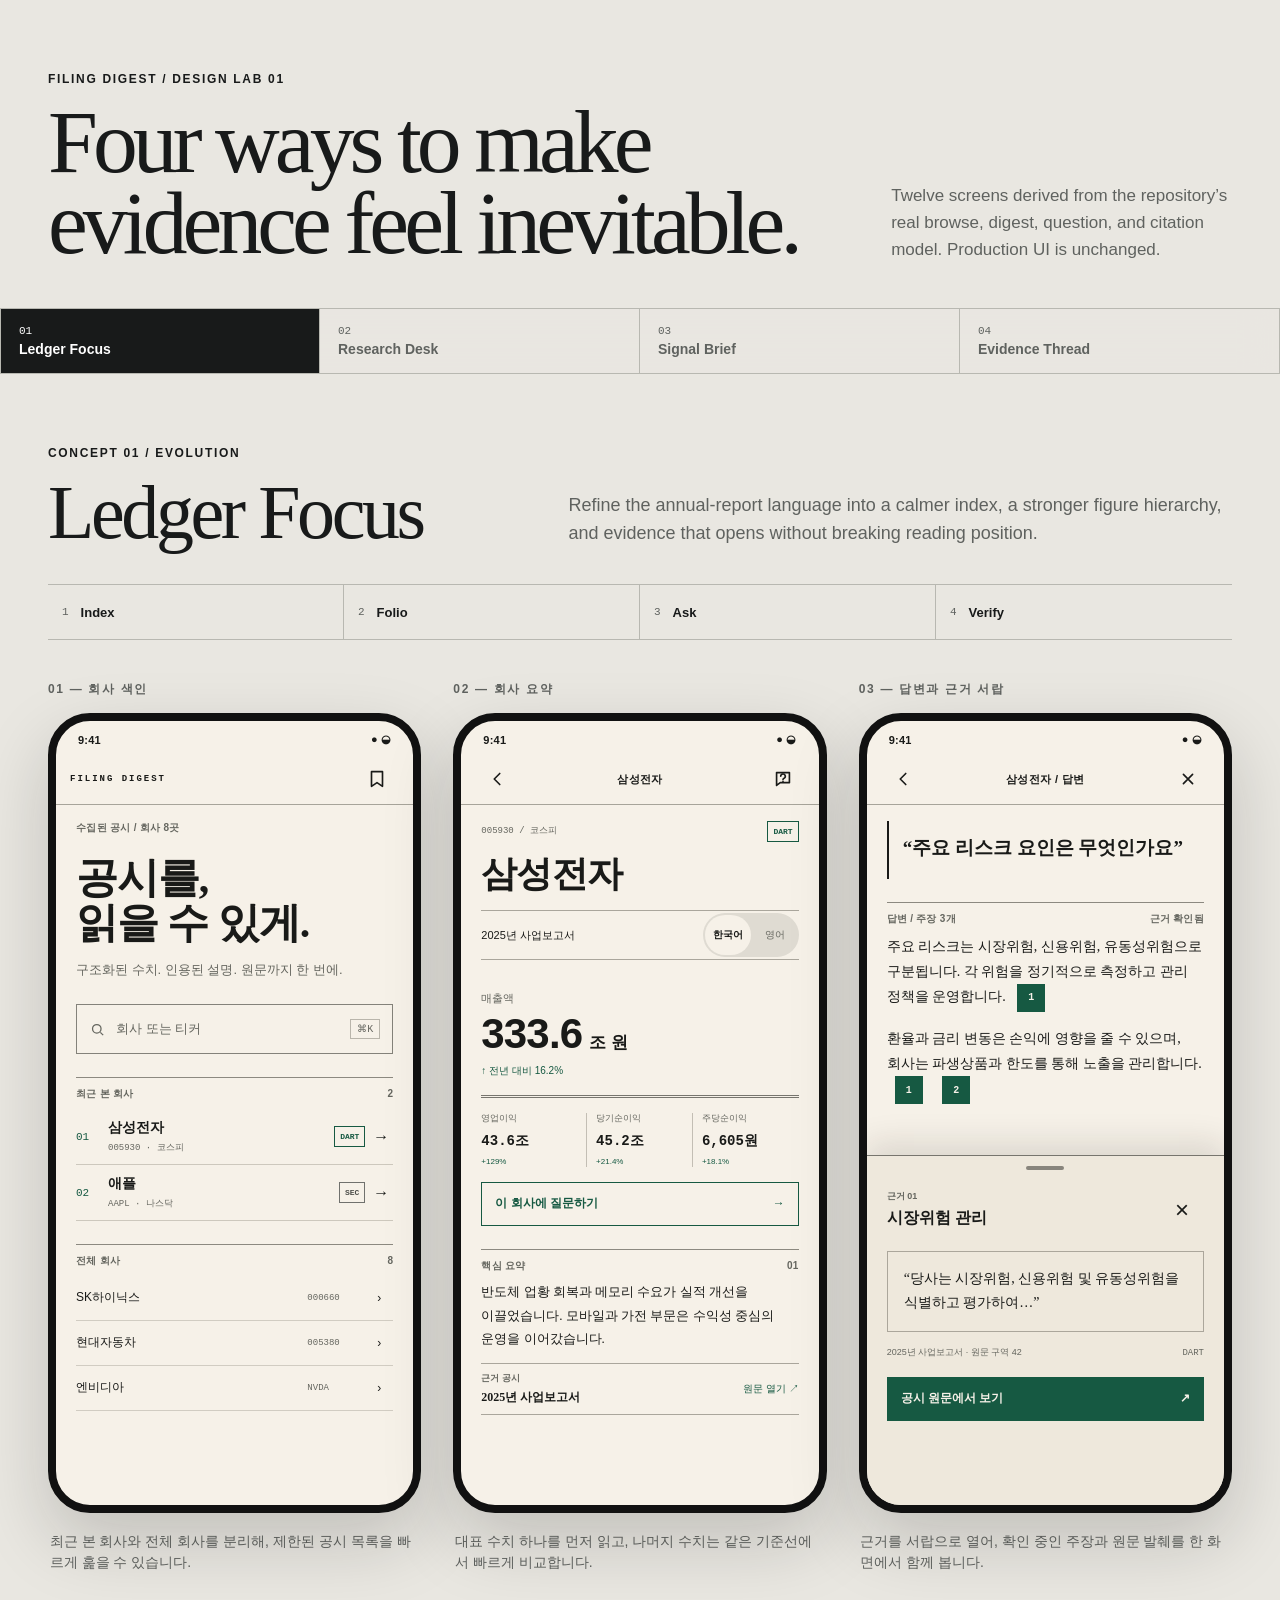
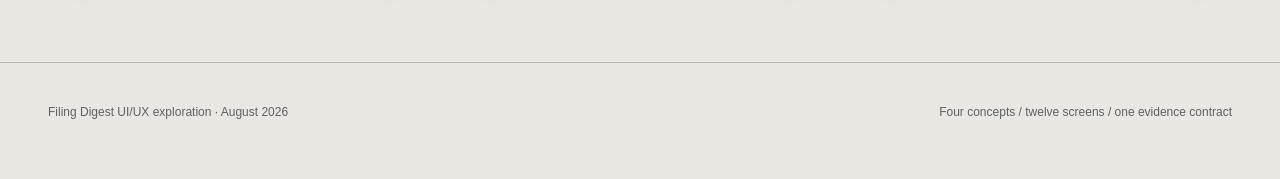
==== docs/design/explorations/index.html @ 3d769fc4 "docs: add UI design exploration foundation" ====
<!doctype html>
<html lang="en">
<head>
  <meta charset="utf-8">
  <meta name="viewport" content="width=device-width, initial-scale=1">
  <meta name="description" content="Four UI and UX directions for the Filing Digest iOS app">
  <title>Filing Digest — UI/UX Design Lab</title>
  <link rel="stylesheet" href="styles.css">
</head>
<body>
  <a class="skip-link" href="#concept-stage">Skip to mock designs</a>
  <header class="lab-header">
    <div>
      <p class="eyebrow">Filing Digest / Design Lab 01</p>
      <h1>Four ways to make<br>evidence feel inevitable.</h1>
    </div>
    <p class="lab-intro">Twelve screens derived from the repository’s real browse, digest, question, and citation model. Production UI is unchanged.</p>
  </header>

  <nav class="concept-tabs" aria-label="Design concepts">
    <div class="tab-list" role="tablist" aria-label="Select a concept">
      <button id="tab-ledger" class="concept-tab is-active" role="tab" aria-selected="true" aria-controls="concept-ledger" data-concept="ledger">
        <span>01</span> Ledger Focus
      </button>
      <button id="tab-desk" class="concept-tab" role="tab" aria-selected="false" aria-controls="concept-desk" data-concept="desk" tabindex="-1">
        <span>02</span> Research Desk
      </button>
      <button id="tab-signal" class="concept-tab" role="tab" aria-selected="false" aria-controls="concept-signal" data-concept="signal" tabindex="-1">
        <span>03</span> Signal Brief
      </button>
      <button id="tab-thread" class="concept-tab" role="tab" aria-selected="false" aria-controls="concept-thread" data-concept="thread" tabindex="-1">
        <span>04</span> Evidence Thread
      </button>
    </div>
  </nav>

  <main id="concept-stage" tabindex="-1">
    <section id="concept-ledger" class="concept concept-ledger is-active" role="tabpanel" aria-labelledby="tab-ledger" data-panel="ledger">
      <div class="concept-heading">
        <div>
          <p class="concept-number">Concept 01 / Evolution</p>
          <h2>Ledger Focus</h2>
        </div>
        <p>Refine the annual-report language into a calmer index, a stronger figure hierarchy, and evidence that opens without breaking reading position.</p>
      </div>
      <ol class="flow-rail" aria-label="Ledger Focus flow">
        <li><span>1</span> Index</li><li><span>2</span> Folio</li><li><span>3</span> Ask</li><li><span>4</span> Verify</li>
      </ol>
      <div class="screen-grid">
        <article class="screen-card">
          <p class="screen-label">01 — 회사 색인</p>
          <div class="phone ledger-phone">
            <div class="status"><span>9:41</span><span>● ◒</span></div>
            <div class="appbar"><span class="mini-wordmark">FILING DIGEST</span><button class="icon-button" aria-label="저장한 회사 열기"><svg viewBox="0 0 24 24" aria-hidden="true"><path d="M6 4h12v16l-6-4-6 4z"/></svg></button></div>
            <div class="phone-body">
              <p class="folio-id">수집된 공시 / 회사 8곳</p>
              <h3>공시를,<br>읽을 수 있게.</h3>
              <p class="lede">구조화된 수치. 인용된 설명. 원문까지 한 번에.</p>
              <label class="search-box"><svg viewBox="0 0 24 24" aria-hidden="true"><circle cx="11" cy="11" r="6"/><path d="m16 16 4 4"/></svg><span>회사 또는 티커</span><kbd>⌘K</kbd></label>
              <div class="section-rule"><span>최근 본 회사</span><span>2</span></div>
              <button class="index-feature">
                <span class="index-rank">01</span><span><strong>삼성전자</strong><small>005930 · 코스피</small></span><span class="source-tag">DART</span><span>→</span>
              </button>
              <button class="index-feature">
                <span class="index-rank">02</span><span><strong>애플</strong><small>AAPL · 나스닥</small></span><span class="source-tag neutral">SEC</span><span>→</span>
              </button>
              <div class="section-rule"><span>전체 회사</span><span>8</span></div>
              <div class="compact-index"><span>SK하이닉스</span><span>000660</span><span>›</span></div>
              <div class="compact-index"><span>현대자동차</span><span>005380</span><span>›</span></div>
              <div class="compact-index"><span>엔비디아</span><span>NVDA</span><span>›</span></div>
            </div>
          </div>
          <p class="screen-note">최근 본 회사와 전체 회사를 분리해, 제한된 공시 목록을 빠르게 훑을 수 있습니다.</p>
        </article>

        <article class="screen-card">
          <p class="screen-label">02 — 회사 요약</p>
          <div class="phone ledger-phone">
            <div class="status"><span>9:41</span><span>● ◒</span></div>
            <div class="appbar"><button class="icon-button" aria-label="뒤로 가기"><svg viewBox="0 0 24 24" aria-hidden="true"><path d="m15 18-6-6 6-6"/></svg></button><span class="mini-wordmark localized">삼성전자</span><button class="icon-button" aria-label="이 회사에 질문하기"><svg viewBox="0 0 24 24" aria-hidden="true"><path d="M5 5h14v11H9l-4 3z"/><path d="M9.5 9a2.5 2.5 0 1 1 3.3 2.4c-.8.3-.8 1.1-.8 1.1M12 14.5v.2"/></svg></button></div>
            <div class="phone-body">
              <div class="company-kicker"><span>005930 / 코스피</span><span class="source-tag">DART</span></div>
              <h3>삼성전자</h3>
              <div class="period-row"><span>2025년 사업보고서</span><button class="language-switch" aria-label="표시 언어 변경"><span aria-current="true">한국어</span><span>영어</span></button></div>
              <div class="hero-metric">
                <span>매출액</span><strong>333.6<span>조 원</span></strong><small class="positive">↑ 전년 대비 16.2%</small>
              </div>
              <div class="metric-strip">
                <div><small>영업이익</small><strong>43.6조</strong><span>+129%</span></div>
                <div><small>당기순이익</small><strong>45.2조</strong><span>+21.4%</span></div>
                <div><small>주당순이익</small><strong>6,605원</strong><span>+18.1%</span></div>
              </div>
              <button class="primary-line">이 회사에 질문하기 <span>→</span></button>
              <div class="section-rule"><span>핵심 요약</span><span>01</span></div>
              <p class="body-copy">반도체 업황 회복과 메모리 수요가 실적 개선을 이끌었습니다. 모바일과 가전 부문은 수익성 중심의 운영을 이어갔습니다.</p>
              <button class="source-line"><span><small>근거 공시</small><strong>2025년 사업보고서</strong></span><span>원문 열기 ↗</span></button>
            </div>
          </div>
          <p class="screen-note">대표 수치 하나를 먼저 읽고, 나머지 수치는 같은 기준선에서 빠르게 비교합니다.</p>
        </article>

        <article class="screen-card">
          <p class="screen-label">03 — 답변과 근거 서랍</p>
          <div class="phone ledger-phone">
            <div class="status"><span>9:41</span><span>● ◒</span></div>
            <div class="appbar"><button class="icon-button" aria-label="뒤로 가기"><svg viewBox="0 0 24 24" aria-hidden="true"><path d="m15 18-6-6 6-6"/></svg></button><span class="mini-wordmark localized">삼성전자 / 답변</span><button class="icon-button" aria-label="답변 닫기"><svg viewBox="0 0 24 24" aria-hidden="true"><path d="m7 7 10 10M17 7 7 17"/></svg></button></div>
            <div class="phone-body answer-body">
              <p class="question-line">“주요 리스크 요인은 무엇인가요”</p>
              <div class="section-rule"><span>답변 / 주장 3개</span><span>근거 확인됨</span></div>
              <p class="answer-copy">주요 리스크는 시장위험, 신용위험, 유동성위험으로 구분됩니다. 각 위험을 정기적으로 측정하고 관리 정책을 운영합니다. <button class="cite-square" aria-label="근거 1 열기">1</button></p>
              <p class="answer-copy">환율과 금리 변동은 손익에 영향을 줄 수 있으며, 회사는 파생상품과 한도를 통해 노출을 관리합니다. <button class="cite-square" aria-label="근거 1 열기">1</button> <button class="cite-square" aria-label="근거 2 열기">2</button></p>
              <div class="evidence-drawer">
                <div class="drawer-handle"></div>
                <div class="drawer-title"><span><small>근거 01</small><strong>시장위험 관리</strong></span><button aria-label="근거 닫기">×</button></div>
                <blockquote>“당사는 시장위험, 신용위험 및 유동성위험을 식별하고 평가하여…”</blockquote>
                <div class="source-meta"><span>2025년 사업보고서 · 원문 구역 42</span><span>DART</span></div>
                <button class="primary-fill">공시 원문에서 보기 <span>↗</span></button>
              </div>
            </div>
          </div>
          <p class="screen-note">근거를 서랍으로 열어, 확인 중인 주장과 원문 발췌를 한 화면에서 함께 봅니다.</p>
        </article>
      </div>
    </section>

    <section id="concept-desk" class="concept concept-desk" role="tabpanel" aria-labelledby="tab-desk" data-panel="desk" hidden>
      <div class="concept-heading">
        <div><p class="concept-number">Concept 02 / Workspace</p><h2>Research Desk</h2></div>
        <p>A high-density analyst surface: command-driven discovery, compact figures, and a persistent source inspector that turns verification into the default state.</p>
      </div>
      <ol class="flow-rail" aria-label="Research Desk flow"><li><span>1</span> Command</li><li><span>2</span> Workspace</li><li><span>3</span> Select</li><li><span>4</span> Inspect</li></ol>
      <div class="screen-grid">
        <article class="screen-card">
          <p class="screen-label">01 — Command home</p>
          <div class="phone desk-phone">
            <div class="status"><span>9:41</span><span>● ◒</span></div>
            <div class="desk-top"><span class="desk-mark">FD<span>]</span></span><button class="icon-button" aria-label="Open settings"><svg viewBox="0 0 24 24" aria-hidden="true"><circle cx="12" cy="12" r="3"/><path d="M12 3v3m0 12v3M3 12h3m12 0h3M5.6 5.6l2.1 2.1m8.6 8.6 2.1 2.1m0-12.8-2.1 2.1M7.7 16.3l-2.1 2.1"/></svg></button></div>
            <div class="phone-body">
              <p class="desk-overline">RESEARCH CONSOLE</p>
              <h3>What are you<br>checking today?</h3>
              <label class="command-box"><svg viewBox="0 0 24 24" aria-hidden="true"><circle cx="11" cy="11" r="6"/><path d="m16 16 4 4"/></svg><span>Company, ticker, or question</span></label>
              <div class="quick-commands"><button>⌘ Company</button><button>↗ Filing</button><button>? Ask</button></div>
              <div class="desk-section"><span>RECENT WORKSPACES</span><span>UPDATED</span></div>
              <button class="workspace-row"><span class="desk-source dart">DA</span><span><strong>삼성전자</strong><small>FY2025 annual filing</small></span><span><b>3</b><small>sources</small></span><span>›</span></button>
              <button class="workspace-row"><span class="desk-source sec">SE</span><span><strong>Apple Inc.</strong><small>FY2025 10-K</small></span><span><b>2</b><small>sources</small></span><span>›</span></button>
              <div class="desk-section"><span>INDEX STATUS</span><span>8 / 8 READY</span></div>
              <div class="status-grid"><div><span>4</span><small>DART</small></div><div><span>4</span><small>SEC</small></div><div><span>100%</span><small>INDEXED</small></div></div>
            </div>
            <nav class="desk-tabs" aria-label="Research Desk primary"><button class="active"><svg viewBox="0 0 24 24" aria-hidden="true"><circle cx="11" cy="11" r="6"/><path d="m16 16 4 4"/></svg><span>Command</span></button><button><svg viewBox="0 0 24 24" aria-hidden="true"><rect x="4" y="4" width="16" height="16" rx="1"/><path d="M8 8h8M8 12h8M8 16h5"/></svg><span>Workspaces</span></button><button><svg viewBox="0 0 24 24" aria-hidden="true"><path d="M6 4h12v16l-6-4-6 4z"/></svg><span>Sources</span></button></nav>
          </div>
          <p class="screen-note">The start screen behaves like a research command palette, with corpus readiness shown as product trust metadata.</p>
        </article>

        <article class="screen-card">
          <p class="screen-label">02 — Dense brief workspace</p>
          <div class="phone desk-phone">
            <div class="status"><span>9:41</span><span>● ◒</span></div>
            <div class="desk-top"><button class="icon-button" aria-label="Back"><svg viewBox="0 0 24 24" aria-hidden="true"><path d="m15 18-6-6 6-6"/></svg></button><span class="desk-title">SAMSUNG ELECTRONICS</span><button class="icon-button" aria-label="More options"><svg viewBox="0 0 24 24" aria-hidden="true"><circle cx="5" cy="12" r="1"/><circle cx="12" cy="12" r="1"/><circle cx="19" cy="12" r="1"/></svg></button></div>
            <div class="phone-body desk-brief">
              <div class="desk-company"><span><small>005930 · KOSPI</small><strong>삼성전자</strong></span><span class="desk-pill">DART / FY25</span></div>
              <div class="seg-tabs"><button class="active">Brief</button><button>Ask</button><button>Sources <b>1</b></button></div>
              <div class="ticker-grid"><div><small>REVENUE</small><strong>333.6조</strong><span class="up">▲ 16.2%</span></div><div><small>OP. INCOME</small><strong>43.6조</strong><span class="up">▲ 129%</span></div><div><small>NET INCOME</small><strong>45.2조</strong><span class="up">▲ 21.4%</span></div><div><small>EPS</small><strong>6,605</strong><span class="up">▲ 18.1%</span></div></div>
              <div class="desk-section"><span>NARRATIVE BRIEF</span><span>KO / EN</span></div>
              <p class="desk-copy">반도체 업황 회복과 고부가 메모리 수요가 실적 개선을 이끌었습니다. 회사는 수익성 중심의 제품 믹스를 강화하고 있습니다.</p>
              <div class="desk-section"><span>FIGURE LEDGER</span><span>4 ROWS</span></div>
              <div class="data-table"><div class="thead"><span>METRIC</span><span>FY25</span><span>YoY</span></div><button><span>매출액</span><b>333.6조</b><i>+16.2%</i></button><button><span>영업이익</span><b>43.6조</b><i>+129%</i></button><button><span>당기순이익</span><b>45.2조</b><i>+21.4%</i></button></div>
              <button class="desk-cta">ASK THIS FILING <span>→</span></button>
            </div>
            <nav class="desk-tabs" aria-label="Workspace sections"><button class="active"><svg viewBox="0 0 24 24" aria-hidden="true"><rect x="4" y="4" width="16" height="16" rx="1"/><path d="M9 4v16M9 10h11"/></svg><span>Brief</span></button><button><svg viewBox="0 0 24 24" aria-hidden="true"><path d="M5 5h14v11H9l-4 3z"/><path d="M10 9a2 2 0 1 1 2.7 1.9c-.7.3-.7 1.1-.7 1.1M12 14h.01"/></svg><span>Ask</span></button><button><svg viewBox="0 0 24 24" aria-hidden="true"><path d="M6 4h12v16l-6-4-6 4z"/></svg><span>Sources</span></button></nav>
          </div>
          <p class="screen-note">Tabs become columns on iPad; the figure ledger and narrative remain independently scannable.</p>
        </article>

        <article class="screen-card">
          <p class="screen-label">03 — Answer + inspector</p>
          <div class="phone desk-phone">
            <div class="status"><span>9:41</span><span>● ◒</span></div>
            <div class="desk-top"><button class="icon-button" aria-label="Back"><svg viewBox="0 0 24 24" aria-hidden="true"><path d="m15 18-6-6 6-6"/></svg></button><span class="desk-title">ANSWER / 003</span><button class="icon-button" aria-label="Export answer"><svg viewBox="0 0 24 24" aria-hidden="true"><path d="M12 16V4m0 0L8 8m4-4 4 4M5 13v7h14v-7"/></svg></button></div>
            <div class="phone-body desk-answer">
              <div class="desk-query"><small>QUERY</small><p>주요 리스크 요인은 무엇인가요</p><span>3 claims · 2 evidence excerpts</span></div>
              <div class="claim active"><div><span>CLAIM 01</span><button aria-label="Open evidence 1">E1 ↗</button></div><p>시장위험, 신용위험, 유동성위험을 주요 재무 위험으로 관리합니다.</p></div>
              <div class="claim"><div><span>CLAIM 02</span><button aria-label="Open evidence 2">E2 ↗</button></div><p>환율과 금리 변동 노출을 한도와 파생상품으로 관리합니다.</p></div>
              <aside class="inspector">
                <div class="inspector-head"><span><small>ACTIVE EVIDENCE</small><strong>E1 · 시장위험 관리</strong></span><span class="desk-pill">DART</span></div>
                <blockquote>당사는 시장위험, 신용위험 및 유동성위험을 식별하고 평가하여 영향을 최소화하고 있습니다.</blockquote>
                <div class="inspector-meta"><span>Section 42 · chunk 128</span><span>FY2025</span></div>
                <button>OPEN REGULATOR FILING <span>↗</span></button>
              </aside>
            </div>
            <div class="desk-composer"><span>Ask another question</span><button aria-label="Send question">↑</button></div>
          </div>
          <p class="screen-note">Selecting a claim swaps the inspector in place; regular width pins this inspector as the third column.</p>
        </article>
      </div>
    </section>

    <section id="concept-signal" class="concept concept-signal" role="tabpanel" aria-labelledby="tab-signal" data-panel="signal" hidden>
      <div class="concept-heading">
        <div><p class="concept-number">Concept 03 / Briefing</p><h2>Signal Brief</h2></div>
        <p>A warmer, scan-first experience organized around what changed. It creates a reason to return while keeping the complete company index one tap away.</p>
      </div>
      <ol class="flow-rail" aria-label="Signal Brief flow"><li><span>1</span> Latest</li><li><span>2</span> Brief</li><li><span>3</span> Explain</li><li><span>4</span> Source</li></ol>
      <div class="screen-grid">
        <article class="screen-card">
          <p class="screen-label">01 — Latest briefing feed</p>
          <div class="phone signal-phone">
            <div class="status"><span>9:41</span><span>● ◒</span></div>
            <div class="signal-appbar"><span class="signal-logo">Filing<span>Digest</span></span><button class="avatar" aria-label="Open profile">MJ</button></div>
            <div class="phone-body">
              <div class="signal-greeting"><p>Tuesday, 11 August</p><h3>오늘의 공시 브리핑</h3><span>최근 수집된 연차보고서에서 확인한 변화입니다.</span></div>
              <article class="lead-brief">
                <div class="brief-top"><span class="company-orb">삼</span><span><strong>삼성전자</strong><small>FY2025 · DART</small></span><span class="new-pill">NEW</span></div>
                <h4>영업이익이 전년보다 크게 늘었습니다.</h4>
                <div class="change-stat"><strong>43.6조 원</strong><span>전년 대비 +129%</span></div>
                <div class="spark" aria-label="Operating income rose over three periods"><i></i><i></i><i></i><i></i><i></i><i></i></div>
                <button>3분 브리핑 읽기 <span>→</span></button>
              </article>
              <div class="signal-section"><span>MORE UPDATES</span><button>전체 회사</button></div>
              <button class="update-card"><span class="company-orb apple">A</span><span><strong>Apple Inc.</strong><small>매출액 +6.4%</small></span><b>416.2B</b><span>›</span></button>
              <button class="update-card"><span class="company-orb nvidia">N</span><span><strong>NVIDIA</strong><small>신규 10-K 수집</small></span><b>10-K</b><span>›</span></button>
            </div>
            <nav class="signal-tabs" aria-label="Signal Brief primary"><button class="active"><svg viewBox="0 0 24 24" aria-hidden="true"><path d="m4 11 8-7 8 7v9h-6v-6h-4v6H4z"/></svg>Today</button><button><svg viewBox="0 0 24 24" aria-hidden="true"><path d="M4 20V9l5-3v14m0-8 6-3v11m0-7 5 2v5M7 10h.01M7 14h.01M12 13h.01M12 17h.01"/></svg>Companies</button><button><svg viewBox="0 0 24 24" aria-hidden="true"><path d="M6 4h12v16l-6-4-6 4z"/></svg>Saved</button></nav>
          </div>
          <p class="screen-note">A latest-first feed creates return value; exhaustive browse remains a labeled destination, never hidden.</p>
        </article>

        <article class="screen-card">
          <p class="screen-label">02 — Narrative briefing</p>
          <div class="phone signal-phone">
            <div class="status"><span>9:41</span><span>● ◒</span></div>
            <div class="signal-appbar"><button class="icon-button" aria-label="Back"><svg viewBox="0 0 24 24" aria-hidden="true"><path d="m15 18-6-6 6-6"/></svg></button><span class="signal-title">삼성전자</span><button class="icon-button" aria-label="Save briefing"><svg viewBox="0 0 24 24" aria-hidden="true"><path d="M6 4h12v16l-6-4-6 4z"/></svg></button></div>
            <div class="phone-body signal-detail">
              <div class="brief-hero"><span class="source-chip">DART · FY2025</span><h3>회복의 숫자,<br>수익성의 과제.</h3><p>사업보고서에서 읽은 세 가지 핵심 변화</p></div>
              <div class="signal-card emphasis"><div><span>01</span><small>OPERATING INCOME</small></div><strong>43.6조 원</strong><p><b>전년 대비 +129%</b> · 반도체 업황 회복이 이익 개선을 이끌었습니다.</p><button>왜 늘었나요? <span>→</span></button></div>
              <div class="signal-pair"><div><small>매출액</small><strong>333.6조</strong><span>+16.2%</span></div><div><small>순이익</small><strong>45.2조</strong><span>+21.4%</span></div></div>
              <div class="signal-section"><span>IN PLAIN LANGUAGE</span><span>2 MIN</span></div>
              <p class="signal-copy">고부가 메모리 수요가 회복되며 실적이 개선됐습니다. 다만 환율과 경쟁 심화는 다음 기간에도 확인할 위험입니다.</p>
              <button class="source-proof"><span><small>PROOF ATTACHED</small><strong>사업보고서 원문 수치 4건</strong></span><span>보기 →</span></button>
            </div>
          </div>
          <p class="screen-note">The briefing explains the meaning of a change, while exact figures remain a clearly attached proof layer.</p>
        </article>

        <article class="screen-card">
          <p class="screen-label">03 — Contextual explanation</p>
          <div class="phone signal-phone">
            <div class="status"><span>9:41</span><span>● ◒</span></div>
            <div class="signal-appbar"><button class="icon-button" aria-label="Back"><svg viewBox="0 0 24 24" aria-hidden="true"><path d="m15 18-6-6 6-6"/></svg></button><span class="signal-title">영업이익 · 설명</span><button class="icon-button" aria-label="More options"><svg viewBox="0 0 24 24" aria-hidden="true"><circle cx="5" cy="12" r="1"/><circle cx="12" cy="12" r="1"/><circle cx="19" cy="12" r="1"/></svg></button></div>
            <div class="phone-body signal-explain">
              <div class="asked-signal"><small>YOU ASKED</small><p>영업이익은 왜 늘었나요?</p></div>
              <div class="answer-status"><span><i></i> 2개 근거로 확인됨</span><span>FY2025</span></div>
              <h3>반도체 부문의 회복이 가장 큰 배경입니다.</h3>
              <p>메모리 수요와 가격 환경이 개선됐고, 고부가 제품 비중이 늘며 수익성이 회복됐습니다. <button class="signal-cite">근거 1</button></p>
              <p>모바일과 가전 부문은 수익성 중심의 운영을 이어가 전체 이익을 뒷받침했습니다. <button class="signal-cite">근거 2</button></p>
              <article class="proof-card"><div><span><small>EVIDENCE 01</small><strong>사업 부문별 실적</strong></span><span class="source-chip">DART</span></div><blockquote>“메모리 시장은 고용량·고성능 제품 수요를 중심으로…”</blockquote><span>사업보고서 2025 · section 18</span><button>원문에서 확인하기 <b>↗</b></button></article>
            </div>
            <div class="signal-composer"><span>이어서 묻지 않고, 새 질문하기</span><button aria-label="Compose another question">＋</button></div>
          </div>
          <p class="screen-note">Questions originate from a visible signal, while copy clarifies that each submission is a new single-shot question.</p>
        </article>
      </div>
    </section>

    <section id="concept-thread" class="concept concept-thread" role="tabpanel" aria-labelledby="tab-thread" data-panel="thread" hidden>
      <div class="concept-heading">
        <div><p class="concept-number">Concept 04 / Question-first</p><h2>Evidence Thread</h2></div>
        <p>A question-first redesign where each claim and excerpt form one navigable proof path. Browse supports the task; it no longer defines the home screen.</p>
      </div>
      <ol class="flow-rail" aria-label="Evidence Thread flow"><li><span>1</span> Compose</li><li><span>2</span> Claims</li><li><span>3</span> Map</li><li><span>4</span> Filing</li></ol>
      <div class="screen-grid">
        <article class="screen-card">
          <p class="screen-label">01 — Question composer</p>
          <div class="phone thread-phone">
            <div class="status"><span>9:41</span><span>● ◒</span></div>
            <div class="thread-appbar"><span class="bracket-mark">[<b>FD</b>]</span><button class="icon-button" aria-label="Open company index"><svg viewBox="0 0 24 24" aria-hidden="true"><path d="M4 6h16M4 12h16M4 18h16"/></svg></button></div>
            <div class="phone-body">
              <p class="thread-overline">ASK THE PUBLIC RECORD</p>
              <h3>질문에서<br><em>근거까지.</em></h3>
              <p class="thread-lede">회사 공시 안에서만 찾고, 모든 답변을 원문과 연결합니다.</p>
              <div class="company-selector"><span class="thread-source">D</span><span><small>ASKING ABOUT</small><strong>삼성전자 · 005930</strong></span><button aria-label="Change company">⌄</button></div>
              <label class="thread-compose"><span>무엇을 확인할까요?</span><textarea aria-label="Question" placeholder="예: 주요 리스크 요인은 무엇인가요"></textarea><button>근거와 함께 답하기 <b>→</b></button></label>
              <div class="thread-section"><span>GOOD QUESTION SHAPES</span><span>03</span></div>
              <button class="prompt-card"><span>01</span><p>주요 사업 부문은 무엇인가요</p><span>→</span></button>
              <button class="prompt-card"><span>02</span><p>주요 리스크 요인은 무엇인가요</p><span>→</span></button>
              <button class="browse-link">질문 대신 회사 둘러보기 <span>→</span></button>
            </div>
          </div>
          <p class="screen-note">Company scope is explicit inside the composer; suggested shapes teach what the evidence pipeline answers well.</p>
        </article>

        <article class="screen-card">
          <p class="screen-label">02 — Claim-by-claim answer</p>
          <div class="phone thread-phone">
            <div class="status"><span>9:41</span><span>● ◒</span></div>
            <div class="thread-appbar"><button class="icon-button" aria-label="Back"><svg viewBox="0 0 24 24" aria-hidden="true"><path d="m15 18-6-6 6-6"/></svg></button><span class="thread-title">삼성전자 / ANSWER</span><button class="icon-button" aria-label="Show source map"><svg viewBox="0 0 24 24" aria-hidden="true"><circle cx="6" cy="6" r="2"/><circle cx="18" cy="12" r="2"/><circle cx="7" cy="19" r="2"/><path d="m8 7 8 4m0 2-7 5"/></svg></button></div>
            <div class="phone-body thread-answer">
              <div class="thread-question"><small>QUESTION 04</small><p>주요 리스크 요인은 무엇인가요?</p><span>3 claims · 1 filing · 2 excerpts</span></div>
              <div class="thread-section"><span>ANSWER THREAD</span><span>GROUNDED</span></div>
              <article class="thread-claim"><span class="claim-no">01</span><div><p>시장위험, 신용위험, 유동성위험을 주요 재무 위험으로 구분합니다.</p><button><i>1</i><span><small>EVIDENCE</small>시장위험 관리 · section 42</span><b>→</b></button></div></article>
              <article class="thread-claim"><span class="claim-no">02</span><div><p>환율과 금리 변동은 손익과 자본에 영향을 줄 수 있습니다.</p><button><i>1</i><span><small>SAME SOURCE</small>시장위험 관리 · section 42</span><b>→</b></button></div></article>
              <article class="thread-claim"><span class="claim-no">03</span><div><p>한도 설정과 파생상품을 통해 위험 노출을 관리합니다.</p><button><i>2</i><span><small>EVIDENCE</small>금융위험 관리 · section 43</span><b>→</b></button></div></article>
              <button class="source-map-button"><span>증거 경로 전체 보기</span><span>3 claims → 2 excerpts → 1 filing</span><b>↗</b></button>
            </div>
          </div>
          <p class="screen-note">Every paragraph is a claim object with its proof attached, reducing travel between prose and detached footnotes.</p>
        </article>

        <article class="screen-card">
          <p class="screen-label">03 — Evidence source map</p>
          <div class="phone thread-phone">
            <div class="status"><span>9:41</span><span>● ◒</span></div>
            <div class="thread-appbar"><button class="icon-button" aria-label="Close"><svg viewBox="0 0 24 24" aria-hidden="true"><path d="m7 7 10 10M17 7 7 17"/></svg></button><span class="thread-title">EVIDENCE MAP</span><button class="icon-button" aria-label="Help"><svg viewBox="0 0 24 24" aria-hidden="true"><circle cx="12" cy="12" r="9"/><path d="M9.8 9a2.3 2.3 0 1 1 3 2.2c-.8.3-.8 1.3-.8 1.3M12 16h.01"/></svg></button></div>
            <div class="phone-body evidence-map">
              <div class="map-summary"><small>TRACE COMPLETE</small><strong>3</strong><span>claims</span><b>→</b><strong>2</strong><span>excerpts</span><b>→</b><strong>1</strong><span>filing</span></div>
              <div class="map-filing"><div><span class="thread-source">D</span><span><small>PRIMARY FILING</small><strong>삼성전자 사업보고서 2025</strong><em>DART · filed 2026-03-10</em></span></div><button>공시 원문 열기 <span>↗</span></button></div>
              <div class="map-tree">
                <article><span class="tree-line"></span><header><i>1</i><span><small>EXCERPT 01</small><strong>시장위험 관리</strong></span></header><blockquote>“시장위험, 신용위험 및 유동성위험을 식별하고 평가하여…”</blockquote><footer><span>supports claims</span><b>01</b><b>02</b><em>section 42</em></footer></article>
                <article><span class="tree-line"></span><header><i>2</i><span><small>EXCERPT 02</small><strong>금융위험 관리</strong></span></header><blockquote>“한도 설정 및 파생상품 거래를 통하여 위험을 관리…”</blockquote><footer><span>supports claim</span><b>03</b><em>section 43</em></footer></article>
              </div>
              <p class="map-caption">Each claim resolves through a bounded excerpt to one openable regulator filing.</p>
            </div>
          </div>
          <p class="screen-note">The map makes evidence integrity legible: many claims may share excerpts, and many excerpts may share one filing.</p>
        </article>
      </div>
    </section>
  </main>

  <footer class="lab-footer"><p>Filing Digest UI/UX exploration · August 2026</p><p>Four concepts / twelve screens / one evidence contract</p></footer>
  <script src="app.js"></script>
</body>
</html>
---- docs/design/explorations/styles.css ----
:root {
  color-scheme: light;
  --lab-bg: #e9e7e1;
  --lab-ink: #181a1a;
  --lab-muted: #5f625f;
  --lab-border: #b8b8b1;
  --focus: #245ee8;
  font-family: -apple-system, BlinkMacSystemFont, "Segoe UI", sans-serif;
}

* { box-sizing: border-box; }

html { scroll-behavior: smooth; }

body {
  margin: 0;
  background: var(--lab-bg);
  color: var(--lab-ink);
  min-width: 320px;
}

button, textarea, input { font: inherit; }
button { cursor: pointer; }
button, textarea { color: inherit; }

button:focus-visible, textarea:focus-visible, a:focus-visible {
  outline: 3px solid var(--focus);
  outline-offset: 3px;
}

.skip-link {
  position: fixed;
  top: 8px;
  left: 8px;
  z-index: 100;
  transform: translateY(-150%);
  padding: 10px 14px;
  background: #fff;
  color: #111;
}

.skip-link:focus { transform: translateY(0); }

.lab-header {
  display: grid;
  grid-template-columns: minmax(0, 1.4fr) minmax(280px, .6fr);
  gap: 48px;
  align-items: end;
  max-width: 1440px;
  margin: 0 auto;
  padding: 72px 48px 44px;
}

.eyebrow, .concept-number, .screen-label {
  margin: 0 0 16px;
  font-size: 12px;
  line-height: 1.2;
  font-weight: 700;
  letter-spacing: .14em;
  text-transform: uppercase;
}

.lab-header h1 {
  max-width: 860px;
  margin: 0;
  font-family: Georgia, "Times New Roman", serif;
  font-size: clamp(48px, 7vw, 104px);
  line-height: .9;
  letter-spacing: -.055em;
  font-weight: 500;
}

.lab-intro {
  max-width: 440px;
  margin: 0;
  color: var(--lab-muted);
  font-size: 17px;
  line-height: 1.6;
}

.concept-tabs {
  position: sticky;
  top: 0;
  z-index: 20;
  border-top: 1px solid var(--lab-border);
  border-bottom: 1px solid var(--lab-border);
  background: color-mix(in srgb, var(--lab-bg) 92%, transparent);
  backdrop-filter: blur(18px);
}

.tab-list {
  display: grid;
  grid-template-columns: repeat(4, 1fr);
  max-width: 1440px;
  margin: 0 auto;
}

.concept-tab {
  min-height: 64px;
  border: 0;
  border-right: 1px solid var(--lab-border);
  background: transparent;
  color: var(--lab-muted);
  text-align: left;
  padding: 12px 18px;
  font-size: 14px;
  font-weight: 650;
  transition: background-color 180ms ease, color 180ms ease;
}

.concept-tab:first-child { border-left: 1px solid var(--lab-border); }
.concept-tab span { display: block; margin-bottom: 4px; font: 11px ui-monospace, monospace; }
.concept-tab:hover { background: rgba(255,255,255,.35); color: var(--lab-ink); }
.concept-tab.is-active { background: var(--lab-ink); color: #fff; }

.concept {
  max-width: 1440px;
  margin: 0 auto;
  padding: 72px 48px 88px;
}

.concept[hidden] { display: none; }

.concept-heading {
  display: grid;
  grid-template-columns: minmax(280px, .7fr) minmax(340px, 1fr);
  gap: 56px;
  align-items: end;
  margin-bottom: 36px;
}

.concept-heading h2 {
  margin: 0;
  font-family: Georgia, "Times New Roman", serif;
  font-size: clamp(42px, 6vw, 76px);
  line-height: .95;
  letter-spacing: -.045em;
  font-weight: 500;
}

.concept-heading > p {
  max-width: 680px;
  margin: 0;
  font-size: 18px;
  line-height: 1.55;
  color: var(--lab-muted);
}

.flow-rail {
  display: grid;
  grid-template-columns: repeat(4, 1fr);
  padding: 0;
  margin: 0 0 42px;
  list-style: none;
  border-top: 1px solid var(--lab-border);
  border-bottom: 1px solid var(--lab-border);
}

.flow-rail li {
  display: flex;
  gap: 12px;
  align-items: center;
  min-height: 54px;
  padding: 10px 14px;
  border-right: 1px solid var(--lab-border);
  font-size: 13px;
  font-weight: 700;
}

.flow-rail li:last-child { border-right: 0; }
.flow-rail span { font: 11px ui-monospace, monospace; color: var(--lab-muted); }

.screen-grid {
  display: grid;
  grid-template-columns: repeat(3, minmax(0, 1fr));
  gap: 32px;
  align-items: start;
}

.screen-card { min-width: 0; }
.screen-label { color: var(--lab-muted); }
.screen-note { max-width: 370px; margin: 18px auto 0; color: var(--lab-muted); font-size: 14px; line-height: 1.55; }

.phone {
  position: relative;
  width: min(100%, 390px);
  height: 800px;
  margin: 0 auto;
  overflow: hidden;
  border: 8px solid #111;
  border-radius: 42px;
  box-shadow: 0 28px 70px rgba(15, 18, 18, .18);
}

.status {
  position: relative;
  z-index: 3;
  display: flex;
  justify-content: space-between;
  align-items: center;
  height: 34px;
  padding: 8px 22px 4px;
  font-size: 11px;
  font-weight: 700;
  letter-spacing: .02em;
}

.appbar, .desk-top, .signal-appbar, .thread-appbar {
  display: flex;
  min-height: 50px;
  align-items: center;
  justify-content: space-between;
  padding: 0 14px;
}

.icon-button {
  display: grid;
  place-items: center;
  width: 44px;
  height: 44px;
  padding: 11px;
  border: 0;
  background: transparent;
}

.icon-button svg { width: 22px; height: 22px; fill: none; stroke: currentColor; stroke-width: 1.8; stroke-linecap: round; stroke-linejoin: round; }
.phone-body { height: calc(100% - 84px); overflow-y: auto; padding: 16px 20px 28px; scrollbar-width: none; }
.phone-body::-webkit-scrollbar { display: none; }
.phone button { min-height: 44px; }
.phone h3, .phone h4, .phone p { margin-top: 0; }
.phone button { border: 0; background: transparent; }

/* Concept A — Ledger Focus */
.ledger-phone { --paper: #f6f1e8; --ink: #191a18; --muted: #65665f; --green: #165942; background: var(--paper); color: var(--ink); }
.ledger-phone .appbar { border-bottom: 1px solid #a7a49a; }
.mini-wordmark { font: 650 9px/1 ui-monospace, monospace; letter-spacing: .22em; }
.mini-wordmark.localized { font: 700 11px/1.2 -apple-system, BlinkMacSystemFont, sans-serif; letter-spacing: .04em; }
.folio-id { margin: 6px 0 22px; color: var(--muted); font: 700 10px/1.3 -apple-system, BlinkMacSystemFont, sans-serif; font-variant-numeric: tabular-nums; letter-spacing: .03em; }
.ledger-phone h3 { margin: 0 0 14px; font: 600 42px/1.08 ui-serif, "AppleMyungjo", serif; letter-spacing: -.025em; }
.ledger-phone .lede { margin: 0 0 24px; color: var(--muted); font-size: 13px; line-height: 1.55; }
.search-box { display: flex; align-items: center; gap: 10px; min-height: 50px; padding: 0 12px; border: 1px solid #84827a; color: var(--muted); font-size: 13px; }
.search-box svg, .command-box svg { width: 17px; fill: none; stroke: currentColor; stroke-width: 1.8; }
.search-box span { flex: 1; }
.search-box kbd { border: 1px solid #b9b5ab; padding: 3px 6px; font: 10px ui-monospace, monospace; }
.section-rule { display: flex; justify-content: space-between; align-items: baseline; gap: 16px; margin-top: 23px; padding: 10px 0 8px; border-top: 1px solid #8c8980; color: var(--muted); font: 700 10px/1.25 -apple-system, BlinkMacSystemFont, sans-serif; font-variant-numeric: tabular-nums; letter-spacing: .025em; }
.section-rule span:last-child { flex: 0 0 auto; white-space: nowrap; }
.index-feature { display: grid; grid-template-columns: 24px 1fr auto 20px; gap: 8px; align-items: center; width: 100%; padding: 10px 0; border-bottom: 1px solid #cdc8bd !important; text-align: left; }
.index-feature > span:nth-child(2) { min-width: 0; }
.index-feature strong, .index-feature small { display: block; }
.index-feature strong { margin-bottom: 4px; font: 600 14px/1.3 ui-serif, "AppleMyungjo", serif; }
.index-feature small { color: var(--muted); font: 9px ui-monospace, monospace; }
.index-rank { align-self: center; color: var(--green); font: 11px ui-monospace, monospace; font-variant-numeric: tabular-nums; }
.source-tag { display: inline-flex; align-items: center; justify-content: center; min-height: 21px; padding: 3px 5px; border: 1px solid var(--green); color: var(--green); font: 700 8px/1 ui-monospace, monospace; }
.source-tag.neutral { border-color: #70716d; color: #4b4d49; }
.compact-index { display: grid; grid-template-columns: 1fr 70px 16px; align-items: center; min-height: 45px; padding: 10px 0; border-bottom: 1px solid #d1ccc2; font-size: 12px; }
.compact-index span:nth-child(2) { color: var(--muted); font: 9px ui-monospace, monospace; }
.company-kicker, .period-row { display: flex; justify-content: space-between; align-items: center; }
.company-kicker { min-height: 22px; color: var(--muted); font: 9px/1.2 ui-monospace, monospace; }
.ledger-phone .company-kicker + h3 { margin: 12px 0 16px; font-size: 36px; line-height: 1.1; }
.period-row { min-height: 50px; margin-bottom: 16px; padding: 2px 0; border-top: 1px solid #aaa69c; border-bottom: 1px solid #aaa69c; font-size: 11px; }
.period-row .language-switch { display: grid; grid-template-columns: repeat(2, auto); gap: 2px; min-height: 44px; padding: 2px; border-radius: 22px; background: #dfdbd2; color: var(--muted); font-size: 10px; }
.language-switch span { display: grid; place-items: center; min-width: 44px; min-height: 40px; padding: 0 8px; border-radius: 20px; }
.language-switch span[aria-current="true"] { background: var(--paper); color: var(--ink); font-weight: 700; }
.hero-metric { padding: 15px 0 18px; border-bottom: 3px double #77756e; }
.hero-metric > span { display: block; margin-bottom: 7px; color: var(--muted); font-size: 11px; line-height: 1.3; }
.hero-metric strong { display: flex; align-items: baseline; gap: 7px; font: 650 42px/.98 -apple-system, BlinkMacSystemFont, "SF Pro Display", sans-serif; font-variant-numeric: lining-nums tabular-nums; letter-spacing: -.02em; }
.hero-metric strong span { flex: 0 0 auto; font: 600 17px/1.2 -apple-system, BlinkMacSystemFont, sans-serif; letter-spacing: -.01em; }
.hero-metric small { display: block; margin-top: 10px; font-size: 10px; line-height: 1.3; }
.positive { color: var(--green); }
.metric-strip { display: grid; grid-template-columns: repeat(3, minmax(0, 1fr)); align-items: stretch; margin: 15px 0; }
.metric-strip div { display: grid; grid-template-rows: 16px 24px 14px; align-items: center; min-width: 0; padding: 0 9px; border-right: 1px solid #c3beb4; }
.metric-strip div:first-child { padding-left: 0; }
.metric-strip div:last-child { padding-right: 0; border: 0; }
.metric-strip small, .metric-strip strong, .metric-strip span { display: block; }
.metric-strip small { align-self: start; margin: 0; color: var(--muted); font-size: 9px; line-height: 1.3; }
.metric-strip strong { align-self: center; overflow: hidden; font: 600 14px/1 ui-monospace, monospace; font-variant-numeric: tabular-nums; text-overflow: clip; white-space: nowrap; }
.metric-strip span { align-self: end; margin: 0; color: var(--green); font-size: 8px; line-height: 1.2; }
.primary-line { display: flex; justify-content: space-between; align-items: center; gap: 12px; width: 100%; padding: 0 13px; border: 1px solid var(--green) !important; color: var(--green); font-size: 12px; font-weight: 650; line-height: 1.3; }
.body-copy { font: 13px/1.8 ui-serif, "AppleMyungjo", serif; word-break: keep-all; }
.source-line { display: flex; justify-content: space-between; align-items: center; gap: 16px; width: 100%; min-height: 64px; padding: 9px 0; border-top: 1px solid #aaa69c !important; border-bottom: 1px solid #aaa69c !important; text-align: left; }
.source-line small, .source-line strong { display: block; }
.source-line small { color: var(--muted); font: 700 9px/1.2 -apple-system, BlinkMacSystemFont, sans-serif; }
.source-line strong { margin-top: 5px; font: 600 12px/1.35 ui-serif, "AppleMyungjo", serif; }
.source-line > span:last-child { flex: 0 0 auto; color: var(--green); font-size: 10px; white-space: nowrap; }
.answer-body { padding-bottom: 0; }
.question-line { padding: 13px 0 17px 14px; border-left: 2px solid var(--ink); font: 600 19px/1.5 ui-serif, "AppleMyungjo", serif; word-break: keep-all; }
.answer-copy { font: 14px/1.8 ui-serif, "AppleMyungjo", serif; word-break: keep-all; }
.cite-square { width: 44px; min-width: 44px; min-height: 44px !important; margin: -8px 0; border: 8px solid transparent !important; background: var(--green) !important; background-clip: padding-box !important; color: var(--paper) !important; font: 700 10px ui-monospace, monospace; vertical-align: middle; }
.evidence-drawer { position: absolute; left: 0; right: 0; bottom: 0; min-height: 350px; padding: 10px 20px 22px; border-top: 1px solid #77756e; background: #eee8dc; box-shadow: 0 -12px 30px rgba(30,27,20,.12); }
.drawer-handle { width: 38px; height: 4px; margin: 0 auto 18px; border-radius: 3px; background: #88857d; }
.drawer-title { display: flex; justify-content: space-between; align-items: center; gap: 16px; }
.drawer-title small, .drawer-title strong { display: block; }
.drawer-title small { color: var(--muted); font: 700 9px/1.2 -apple-system, BlinkMacSystemFont, sans-serif; font-variant-numeric: tabular-nums; }
.drawer-title strong { margin-top: 5px; font: 600 16px/1.35 ui-serif, "AppleMyungjo", serif; }
.drawer-title button { width: 44px; font-size: 24px; }
.evidence-drawer blockquote { margin: 19px 0 14px; padding: 15px 16px; border: 1px solid #aba69b; font: 14px/1.75 ui-serif, "AppleMyungjo", serif; word-break: keep-all; }
.source-meta { display: flex; justify-content: space-between; align-items: baseline; gap: 12px; color: var(--muted); font: 9px/1.4 -apple-system, BlinkMacSystemFont, sans-serif; font-variant-numeric: tabular-nums; }
.source-meta span:last-child { flex: 0 0 auto; font-family: ui-monospace, monospace; }
.primary-fill { display: flex; justify-content: space-between; align-items: center; gap: 12px; width: 100%; margin-top: 18px; padding: 0 14px; background: var(--green) !important; color: var(--paper) !important; font-size: 12px; font-weight: 700; line-height: 1.3; }

/* Concept B — Research Desk */
.desk-phone { --bg: #071019; --panel: #0d1924; --panel2: #122231; --line: #2c4050; --ink: #eef5f7; --muted: #8fa2af; --cyan: #49d4c6; background: var(--bg); color: var(--ink); font-family: "SFMono-Regular", ui-monospace, monospace; border-color: #18232c; }
.desk-phone .status, .desk-top { background: #09131c; }
.desk-top { border-bottom: 1px solid var(--line); }
.desk-mark { font: 800 16px/1 ui-monospace, monospace; letter-spacing: -.06em; }
.desk-mark span, .desk-overline, .up { color: var(--cyan); }
.desk-title { max-width: 220px; overflow: hidden; color: var(--muted); font-size: 9px; letter-spacing: .12em; white-space: nowrap; }
.desk-phone .phone-body { padding: 18px 16px 84px; }
.desk-overline { margin: 4px 0 14px; font-size: 9px; letter-spacing: .16em; }
.desk-phone h3 { margin-bottom: 24px; font: 550 31px/1.05 -apple-system, sans-serif; letter-spacing: -.035em; }
.command-box { display: flex; align-items: center; gap: 9px; min-height: 56px; padding: 0 13px; border: 1px solid var(--cyan); background: var(--panel); color: var(--muted); font: 11px ui-monospace, monospace; }
.command-box svg { color: var(--cyan); }
.quick-commands { display: grid; grid-template-columns: repeat(3, 1fr); gap: 6px; margin: 8px 0 24px; }
.quick-commands button { border: 1px solid var(--line); color: var(--muted); font-size: 9px; }
.desk-section { display: flex; justify-content: space-between; margin-top: 20px; padding: 9px 0; border-top: 1px solid var(--line); border-bottom: 1px solid var(--line); color: var(--muted); font-size: 8px; letter-spacing: .1em; }
.workspace-row { display: grid; grid-template-columns: 34px 1fr 46px 12px; gap: 10px; align-items: center; width: 100%; padding: 11px 0; border-bottom: 1px solid var(--line) !important; color: var(--ink); text-align: left; }
.workspace-row strong, .workspace-row small { display: block; }
.workspace-row strong { margin-bottom: 4px; font: 600 12px -apple-system, sans-serif; }
.workspace-row small { color: var(--muted); font-size: 8px; }
.workspace-row > span:nth-child(3) { text-align: right; }
.workspace-row b { display: block; color: var(--cyan); font-size: 13px; }
.desk-source { display: grid; place-items: center; width: 32px; height: 32px; border: 1px solid var(--cyan); color: var(--cyan); font-size: 9px; }
.desk-source.sec { border-color: #7b91a0; color: #b6c4cc; }
.status-grid { display: grid; grid-template-columns: repeat(3, 1fr); border: 1px solid var(--line); border-top: 0; }
.status-grid div { padding: 13px 8px; border-right: 1px solid var(--line); }
.status-grid div:last-child { border: 0; }
.status-grid span, .status-grid small { display: block; }
.status-grid span { margin-bottom: 4px; color: var(--cyan); font-size: 16px; }
.status-grid small { color: var(--muted); font-size: 7px; }
.desk-tabs { position: absolute; left: 0; right: 0; bottom: 0; display: grid; grid-template-columns: repeat(3, 1fr); height: 66px; border-top: 1px solid var(--line); background: #09131c; }
.desk-tabs button { display: flex; flex-direction: column; align-items: center; justify-content: center; gap: 4px; color: var(--muted); font-size: 13px; }
.desk-tabs button svg, .signal-tabs button svg { width: 18px; height: 18px; fill: none; stroke: currentColor; stroke-width: 1.7; stroke-linecap: round; stroke-linejoin: round; }
.desk-tabs button span { font-size: 7px; letter-spacing: .08em; }
.desk-tabs button.active { color: var(--cyan); background: var(--panel); }
.desk-brief { padding-top: 10px !important; }
.desk-company { display: flex; justify-content: space-between; align-items: end; }
.desk-company small, .desk-company strong { display: block; }
.desk-company small { margin-bottom: 5px; color: var(--muted); font-size: 8px; }
.desk-company strong { font: 650 21px -apple-system, sans-serif; }
.desk-pill { padding: 5px 7px; border: 1px solid var(--cyan); color: var(--cyan); font-size: 7px; }
.seg-tabs { display: grid; grid-template-columns: repeat(3, 1fr); margin-top: 16px; border-bottom: 1px solid var(--line); }
.seg-tabs button { color: var(--muted); font-size: 9px; }
.seg-tabs button.active { border-bottom: 2px solid var(--cyan); color: var(--ink); }
.seg-tabs b { padding: 2px 4px; border-radius: 8px; background: var(--panel2); }
.ticker-grid { display: grid; grid-template-columns: repeat(2, 1fr); gap: 1px; margin-top: 12px; background: var(--line); border: 1px solid var(--line); }
.ticker-grid div { padding: 11px; background: var(--panel); }
.ticker-grid small, .ticker-grid strong, .ticker-grid span { display: block; }
.ticker-grid small { margin-bottom: 6px; color: var(--muted); font-size: 7px; }
.ticker-grid strong { font-size: 15px; }
.ticker-grid span { margin-top: 5px; font-size: 8px; }
.desk-copy { margin: 12px 0 0; color: #c2cdd2; font: 12px/1.65 -apple-system, sans-serif; }
.data-table .thead, .data-table button { display: grid; grid-template-columns: 1fr 75px 55px; align-items: center; width: 100%; text-align: left; }
.data-table .thead { padding: 7px 5px; color: var(--muted); font-size: 7px; }
.data-table button { min-height: 36px; padding: 0 5px; border-top: 1px solid var(--line); color: var(--ink); font-size: 9px; }
.data-table b, .data-table i { text-align: right; font-style: normal; }
.data-table i { color: var(--cyan); }
.desk-cta { display: flex; justify-content: space-between; align-items: center; width: 100%; margin-top: 14px; padding: 0 12px; background: var(--cyan) !important; color: #061211 !important; font-size: 9px; font-weight: 800; }
.desk-answer { padding-bottom: 78px !important; }
.desk-query { padding: 12px; border: 1px solid var(--line); background: var(--panel); }
.desk-query small { color: var(--cyan); font-size: 8px; }
.desk-query p { margin: 7px 0; font: 500 16px/1.45 -apple-system, sans-serif; }
.desk-query span { color: var(--muted); font-size: 8px; }
.claim { margin-top: 10px; padding: 11px; border: 1px solid var(--line); background: var(--panel); }
.claim.active { border-left: 3px solid var(--cyan); }
.claim > div { display: flex; justify-content: space-between; align-items: center; }
.claim > div span { color: var(--muted); font-size: 8px; }
.claim button { min-height: 30px; padding: 0 8px; background: var(--panel2); color: var(--cyan); font-size: 8px; }
.claim p { margin: 8px 0 0; font: 12px/1.6 -apple-system, sans-serif; }
.inspector { margin-top: 12px; padding: 13px; border: 1px solid var(--cyan); background: #0a1d23; }
.inspector-head { display: flex; justify-content: space-between; align-items: start; }
.inspector-head small, .inspector-head strong { display: block; }
.inspector-head small { color: var(--cyan); font-size: 7px; }
.inspector-head strong { margin-top: 5px; font: 600 12px -apple-system, sans-serif; }
.inspector blockquote { margin: 15px 0; padding-left: 11px; border-left: 2px solid var(--cyan); color: #d5e1e3; font: 11px/1.65 -apple-system, sans-serif; }
.inspector-meta { display: flex; justify-content: space-between; color: var(--muted); font-size: 7px; }
.inspector > button { display: flex; justify-content: space-between; width: 100%; margin-top: 13px; padding: 0 10px; border: 1px solid var(--line); color: var(--cyan); font-size: 8px; }
.desk-composer { position: absolute; left: 0; right: 0; bottom: 0; display: flex; align-items: center; gap: 8px; min-height: 66px; padding: 10px 14px; border-top: 1px solid var(--line); background: #09131c; color: var(--muted); font-size: 10px; }
.desk-composer span { flex: 1; padding: 12px; border: 1px solid var(--line); }
.desk-composer button { width: 44px; background: var(--cyan); color: #061211; font-size: 18px; }

/* Concept C — Signal Brief */
.signal-phone { --bg: #f2f4ed; --surface: #fffdf8; --ink: #15342b; --muted: #596a63; --orange: #a94515; --mint: #dcecdf; background: var(--bg); color: var(--ink); border-color: #17352d; }
.signal-appbar { padding: 0 18px; }
.signal-logo { font: 700 18px/1 Georgia, serif; }
.signal-logo span { color: var(--orange); font-style: italic; font-weight: 500; }
.avatar { width: 40px; min-height: 40px !important; border-radius: 50%; background: var(--ink) !important; color: white !important; font-size: 10px; }
.signal-title { font: 650 13px -apple-system, sans-serif; }
.signal-phone .phone-body { padding: 12px 18px 86px; }
.signal-greeting p { margin-bottom: 6px; color: var(--orange); font-size: 10px; font-weight: 700; text-transform: uppercase; letter-spacing: .08em; }
.signal-greeting h3 { margin-bottom: 7px; font: 650 28px/1.05 Georgia, serif; letter-spacing: -.03em; }
.signal-greeting > span { color: var(--muted); font-size: 11px; }
.lead-brief { margin-top: 20px; padding: 16px; border-radius: 22px; background: var(--ink); color: #f7fbf8; box-shadow: 0 14px 30px rgba(21,52,43,.18); }
.brief-top { display: grid; grid-template-columns: 40px 1fr auto; gap: 10px; align-items: center; }
.company-orb { display: grid; place-items: center; width: 40px; height: 40px; border-radius: 50%; background: #e9cfa3; color: var(--ink); font: 700 14px Georgia, serif; }
.company-orb.apple { background: #d8e4ef; }
.company-orb.nvidia { background: #dcebb9; }
.brief-top strong, .brief-top small { display: block; }
.brief-top strong { margin-bottom: 3px; font-size: 12px; }
.brief-top small { color: #b4c5be; font-size: 8px; }
.new-pill { padding: 4px 7px; border-radius: 10px; background: var(--orange); font-size: 7px; font-weight: 800; }
.lead-brief h4 { margin: 18px 0 14px; font: 500 22px/1.25 Georgia, serif; }
.change-stat { display: flex; justify-content: space-between; align-items: end; }
.change-stat strong { font: 600 26px/1 ui-monospace, monospace; }
.change-stat span { color: #9fdbb5; font-size: 9px; }
.spark { display: flex; align-items: end; gap: 4px; height: 45px; margin: 12px 0; }
.spark i { flex: 1; height: 25%; border-radius: 4px 4px 0 0; background: #4c7166; }
.spark i:nth-child(2) { height: 31%; }.spark i:nth-child(3) { height: 27%; }.spark i:nth-child(4) { height: 48%; }.spark i:nth-child(5) { height: 65%; }.spark i:nth-child(6) { height: 92%; background: var(--orange); }
.lead-brief > button { display: flex; justify-content: space-between; align-items: center; width: 100%; padding: 0 12px; border-radius: 13px; background: #f3f4ee; color: var(--ink); font-size: 11px; font-weight: 700; }
.signal-section { display: flex; justify-content: space-between; align-items: center; margin: 21px 0 8px; color: var(--muted); font-size: 8px; font-weight: 750; letter-spacing: .1em; }
.signal-section button { color: var(--orange); font-size: 9px; }
.update-card { display: grid; grid-template-columns: 40px 1fr auto 12px; gap: 10px; align-items: center; width: 100%; margin-bottom: 8px; padding: 10px; border: 1px solid #d4dbd3 !important; border-radius: 16px; background: var(--surface) !important; color: var(--ink); text-align: left; }
.update-card strong, .update-card small { display: block; }
.update-card strong { margin-bottom: 3px; font-size: 11px; }
.update-card small { color: var(--muted); font-size: 8px; }
.update-card b { font: 600 10px ui-monospace, monospace; }
.signal-tabs { position: absolute; left: 10px; right: 10px; bottom: 9px; display: grid; grid-template-columns: repeat(3, 1fr); min-height: 64px; padding: 6px; border: 1px solid #d0d8d1; border-radius: 22px; background: rgba(255,253,248,.94); box-shadow: 0 8px 25px rgba(21,52,43,.13); }
.signal-tabs button { display: flex; flex-direction: column; align-items: center; justify-content: center; gap: 4px; color: var(--muted); font-size: 8px; }
.signal-tabs button.active { border-radius: 16px; background: var(--mint); color: var(--ink); }
.signal-detail, .signal-explain { padding-top: 7px !important; padding-bottom: 30px !important; }
.brief-hero { padding: 20px 2px 17px; }
.source-chip { display: inline-block; padding: 5px 8px; border-radius: 11px; background: var(--mint); color: var(--ink); font-size: 8px; font-weight: 750; }
.brief-hero h3 { margin: 14px 0 10px; font: 600 37px/.98 Georgia, serif; letter-spacing: -.04em; }
.brief-hero p { color: var(--muted); font-size: 11px; }
.signal-card { padding: 15px; border-radius: 18px; background: var(--surface); box-shadow: 0 8px 24px rgba(21,52,43,.08); }
.signal-card.emphasis { border-top: 4px solid var(--orange); }
.signal-card > div { display: flex; gap: 9px; color: var(--muted); font-size: 8px; letter-spacing: .08em; }
.signal-card > div span { color: var(--orange); font-weight: 800; }
.signal-card > strong { display: block; margin: 11px 0 7px; font: 650 29px ui-monospace, monospace; }
.signal-card p { color: var(--muted); font-size: 10px; line-height: 1.55; }
.signal-card p b { color: var(--ink); }
.signal-card button { display: flex; justify-content: space-between; width: 100%; min-height: 38px; padding: 10px; border-radius: 11px; background: var(--mint); color: var(--ink); font-size: 10px; font-weight: 700; }
.signal-pair { display: grid; grid-template-columns: repeat(2, 1fr); gap: 9px; margin-top: 9px; }
.signal-pair div { padding: 12px; border-radius: 15px; background: var(--surface); }
.signal-pair small, .signal-pair strong, .signal-pair span { display: block; }
.signal-pair small { color: var(--muted); font-size: 8px; }
.signal-pair strong { margin: 6px 0; font: 650 15px ui-monospace, monospace; }
.signal-pair span { color: #26744e; font-size: 8px; }
.signal-copy { color: var(--ink); font: 12px/1.65 Georgia, serif; }
.source-proof { display: flex; justify-content: space-between; align-items: center; width: 100%; padding: 11px 12px; border: 1px solid #cbd5cd !important; border-radius: 14px; background: var(--surface) !important; color: var(--ink); text-align: left; }
.source-proof small, .source-proof strong { display: block; }
.source-proof small { color: var(--orange); font-size: 7px; }
.source-proof strong { margin-top: 4px; font-size: 10px; }
.source-proof > span:last-child { font-size: 9px; }
.asked-signal { padding: 14px; border-radius: 17px; background: var(--mint); }
.asked-signal small { color: var(--muted); font-size: 8px; }
.asked-signal p { margin: 7px 0 0; font: 550 17px/1.35 Georgia, serif; }
.answer-status { display: flex; justify-content: space-between; margin: 12px 0 22px; color: var(--muted); font-size: 8px; }
.answer-status i { display: inline-block; width: 7px; height: 7px; margin-right: 4px; border-radius: 50%; background: #24744d; }
.signal-explain > h3 { margin-bottom: 16px; font: 600 27px/1.16 Georgia, serif; letter-spacing: -.025em; }
.signal-explain > p { font: 12px/1.7 -apple-system, sans-serif; }
.signal-cite { min-height: 28px !important; padding: 3px 7px; border-radius: 9px; background: #dcecdf !important; color: #185c3e !important; font-size: 8px; font-weight: 800; }
.proof-card { margin-top: 17px; padding: 14px; border: 1px solid #b9ccc0; border-radius: 18px; background: var(--surface); }
.proof-card > div { display: flex; justify-content: space-between; align-items: start; }
.proof-card small, .proof-card strong { display: block; }
.proof-card small { color: var(--orange); font-size: 7px; }
.proof-card strong { margin-top: 4px; font: 600 12px Georgia, serif; }
.proof-card blockquote { margin: 14px 0 8px; padding-left: 10px; border-left: 2px solid var(--orange); font: 11px/1.65 Georgia, serif; }
.proof-card > span { color: var(--muted); font-size: 8px; }
.proof-card > button { display: flex; justify-content: space-between; width: 100%; margin-top: 12px; padding: 0 10px; border-radius: 11px; background: var(--ink); color: white; font-size: 9px; }
.signal-composer { position: absolute; left: 10px; right: 10px; bottom: 10px; display: flex; align-items: center; gap: 8px; min-height: 58px; padding: 8px 9px 8px 14px; border: 1px solid #d0d8d1; border-radius: 18px; background: var(--surface); color: var(--muted); font-size: 9px; }
.signal-composer span { flex: 1; }
.signal-composer button { width: 44px; border-radius: 13px; background: var(--ink); color: white; font-size: 18px; }

/* Concept D — Evidence Thread */
.thread-phone { --bg: #f3f5fa; --surface: #fff; --ink: #14284a; --muted: #59677e; --gold: #85540c; --blue: #dfe8fb; background: var(--bg); color: var(--ink); border-color: #182a49; }
.thread-appbar { border-bottom: 1px solid #c9d1df; }
.bracket-mark { color: var(--gold); font: 600 17px Georgia, serif; }
.bracket-mark b { color: var(--ink); font: 800 12px -apple-system, sans-serif; }
.thread-title { font: 750 9px ui-monospace, monospace; letter-spacing: .12em; }
.thread-phone .phone-body { padding: 22px 18px 28px; }
.thread-overline { color: var(--gold); font: 750 9px ui-monospace, monospace; letter-spacing: .13em; }
.thread-phone h3 { margin: 14px 0 14px; font: 500 46px/.92 Georgia, serif; letter-spacing: -.05em; }
.thread-phone h3 em { color: var(--gold); font-weight: 400; }
.thread-lede { max-width: 290px; color: var(--muted); font-size: 12px; line-height: 1.65; }
.company-selector { display: grid; grid-template-columns: 38px 1fr 44px; gap: 10px; align-items: center; margin-top: 22px; padding: 8px; border: 1px solid #c6cfdf; background: var(--surface); }
.thread-source { display: grid; place-items: center; width: 36px; height: 36px; background: var(--ink); color: white; font: 800 12px ui-monospace, monospace; }
.company-selector small, .company-selector strong { display: block; }
.company-selector small { margin-bottom: 3px; color: var(--muted); font: 7px ui-monospace, monospace; }
.company-selector strong { font-size: 11px; }
.company-selector button { width: 44px; font-size: 16px; }
.thread-compose { display: block; margin-top: 10px; padding: 13px; border: 2px solid var(--ink); background: var(--surface); }
.thread-compose > span { color: var(--gold); font: 750 8px ui-monospace, monospace; letter-spacing: .1em; }
.thread-compose textarea { width: 100%; height: 58px; margin: 8px 0; resize: none; border: 0; outline: 0; background: transparent; color: var(--ink); font-size: 13px; line-height: 1.5; }
.thread-compose textarea::placeholder { color: #8691a5; }
.thread-compose button { display: flex; justify-content: space-between; align-items: center; width: 100%; padding: 0 12px; background: var(--ink); color: white; font-size: 10px; font-weight: 750; }
.thread-section { display: flex; justify-content: space-between; margin: 22px 0 8px; padding-bottom: 8px; border-bottom: 1px solid #aeb8ca; color: var(--muted); font: 700 8px ui-monospace, monospace; letter-spacing: .11em; }
.prompt-card { display: grid; grid-template-columns: 26px 1fr 18px; gap: 8px; align-items: center; width: 100%; min-height: 50px; border-bottom: 1px solid #d0d7e2 !important; color: var(--ink); text-align: left; }
.prompt-card > span:first-child { color: var(--gold); font: 9px ui-monospace, monospace; }
.prompt-card p { margin: 0; font: 12px Georgia, serif; }
.browse-link { display: flex; justify-content: space-between; width: 100%; margin-top: 10px; padding: 0; color: var(--muted); font-size: 9px; }
.thread-answer { padding-top: 14px !important; }
.thread-question { padding: 14px; border-left: 4px solid var(--gold); background: var(--surface); box-shadow: 5px 5px 0 var(--blue); }
.thread-question small { color: var(--gold); font: 750 8px ui-monospace, monospace; }
.thread-question p { margin: 7px 0; font: 500 17px/1.4 Georgia, serif; }
.thread-question span { color: var(--muted); font: 8px ui-monospace, monospace; }
.thread-claim { display: grid; grid-template-columns: 28px 1fr; gap: 8px; margin-bottom: 13px; }
.claim-no { padding-top: 3px; color: var(--gold); font: 700 9px ui-monospace, monospace; }
.thread-claim > div { padding-left: 12px; border-left: 1px solid #aeb8ca; }
.thread-claim p { margin-bottom: 8px; font: 13px/1.6 Georgia, serif; }
.thread-claim button { display: grid; grid-template-columns: 28px 1fr 18px; gap: 8px; align-items: center; width: 100%; padding: 8px; border: 1px solid #c2cbdb; background: var(--surface); color: var(--ink); text-align: left; }
.thread-claim button i { display: grid; place-items: center; width: 26px; height: 26px; background: var(--gold); color: white; font: normal 700 9px ui-monospace, monospace; }
.thread-claim button small { display: block; margin-bottom: 2px; color: var(--muted); font: 7px ui-monospace, monospace; }
.thread-claim button span { font: 9px Georgia, serif; }
.source-map-button { display: grid; grid-template-columns: 1fr auto; width: 100%; margin-top: 18px; padding: 12px; background: var(--ink) !important; color: white !important; text-align: left; }
.source-map-button span { display: block; }
.source-map-button span:first-child { font-size: 11px; font-weight: 750; }
.source-map-button span:nth-child(2) { grid-row: 2; margin-top: 5px; color: #bdc9dc; font: 8px ui-monospace, monospace; }
.source-map-button b { grid-column: 2; grid-row: 1 / span 2; align-self: center; }
.evidence-map { padding-top: 14px !important; }
.map-summary { display: grid; grid-template-columns: 1fr auto auto auto auto auto auto; gap: 5px; align-items: end; padding: 12px; border: 1px solid #c1cada; background: var(--surface); }
.map-summary small { grid-column: 1 / -1; margin-bottom: 4px; color: var(--gold); font: 7px ui-monospace, monospace; }
.map-summary strong { font: 700 18px ui-monospace, monospace; }
.map-summary span { padding-bottom: 2px; color: var(--muted); font-size: 8px; }
.map-summary b { padding-bottom: 2px; color: var(--gold); }
.map-filing { margin-top: 12px; padding: 12px; background: var(--ink); color: white; }
.map-filing > div { display: flex; gap: 10px; }
.map-filing small, .map-filing strong, .map-filing em { display: block; }
.map-filing small { color: #d4b77e; font: 7px ui-monospace, monospace; }
.map-filing strong { margin: 4px 0; font: 11px Georgia, serif; }
.map-filing em { color: #b9c4d7; font: normal 7px ui-monospace, monospace; }
.map-filing button { display: flex; justify-content: space-between; width: 100%; margin-top: 12px; padding: 0 10px; border: 1px solid #63718a; color: white; font-size: 9px; }
.map-tree { margin-left: 17px; border-left: 1px solid #9ca8bc; }
.map-tree article { position: relative; margin: 18px 0 0 18px; padding: 12px; border: 1px solid #c1cada; background: var(--surface); }
.tree-line { position: absolute; top: 24px; left: -19px; width: 18px; height: 1px; background: #9ca8bc; }
.map-tree header { display: flex; gap: 9px; align-items: center; }
.map-tree header i { display: grid; place-items: center; width: 27px; height: 27px; background: var(--gold); color: white; font: normal 700 9px ui-monospace, monospace; }
.map-tree header small, .map-tree header strong { display: block; }
.map-tree header small { color: var(--muted); font: 7px ui-monospace, monospace; }
.map-tree header strong { margin-top: 3px; font: 11px Georgia, serif; }
.map-tree blockquote { margin: 12px 0; font: 10px/1.6 Georgia, serif; }
.map-tree footer { display: flex; gap: 5px; align-items: center; color: var(--muted); font-size: 7px; }
.map-tree footer b { padding: 3px 5px; background: var(--blue); color: var(--ink); }
.map-tree footer em { margin-left: auto; font: normal 7px ui-monospace, monospace; }
.map-caption { margin: 18px 20px 0; color: var(--muted); font: italic 10px/1.6 Georgia, serif; text-align: center; }

.lab-footer { display: flex; justify-content: space-between; max-width: 1440px; margin: 0 auto; padding: 30px 48px 48px; border-top: 1px solid var(--lab-border); color: var(--lab-muted); font-size: 12px; }

@media (max-width: 1050px) {
  .screen-grid { grid-template-columns: repeat(2, minmax(0, 1fr)); }
}

@media (max-width: 760px) {
  .lab-header { grid-template-columns: 1fr; gap: 28px; padding: 44px 20px 30px; }
  .lab-header h1 { font-size: clamp(46px, 15vw, 72px); }
  .concept-tabs { overflow-x: auto; }
  .tab-list { display: flex; min-width: max-content; }
  .concept-tab { width: 168px; }
  .concept { padding: 52px 18px 68px; }
  .concept-heading { grid-template-columns: 1fr; gap: 22px; }
  .concept-heading > p { font-size: 16px; }
  .flow-rail { grid-template-columns: repeat(2, 1fr); }
  .flow-rail li:nth-child(2) { border-right: 0; }
  .flow-rail li:nth-child(-n+2) { border-bottom: 1px solid var(--lab-border); }
  .screen-grid { grid-template-columns: 1fr; gap: 54px; }
  .phone { height: 780px; }
  .lab-footer { display: block; padding: 26px 20px 36px; }
}

@media (prefers-reduced-motion: reduce) {
  *, *::before, *::after { scroll-behavior: auto !important; transition-duration: .01ms !important; animation-duration: .01ms !important; }
}
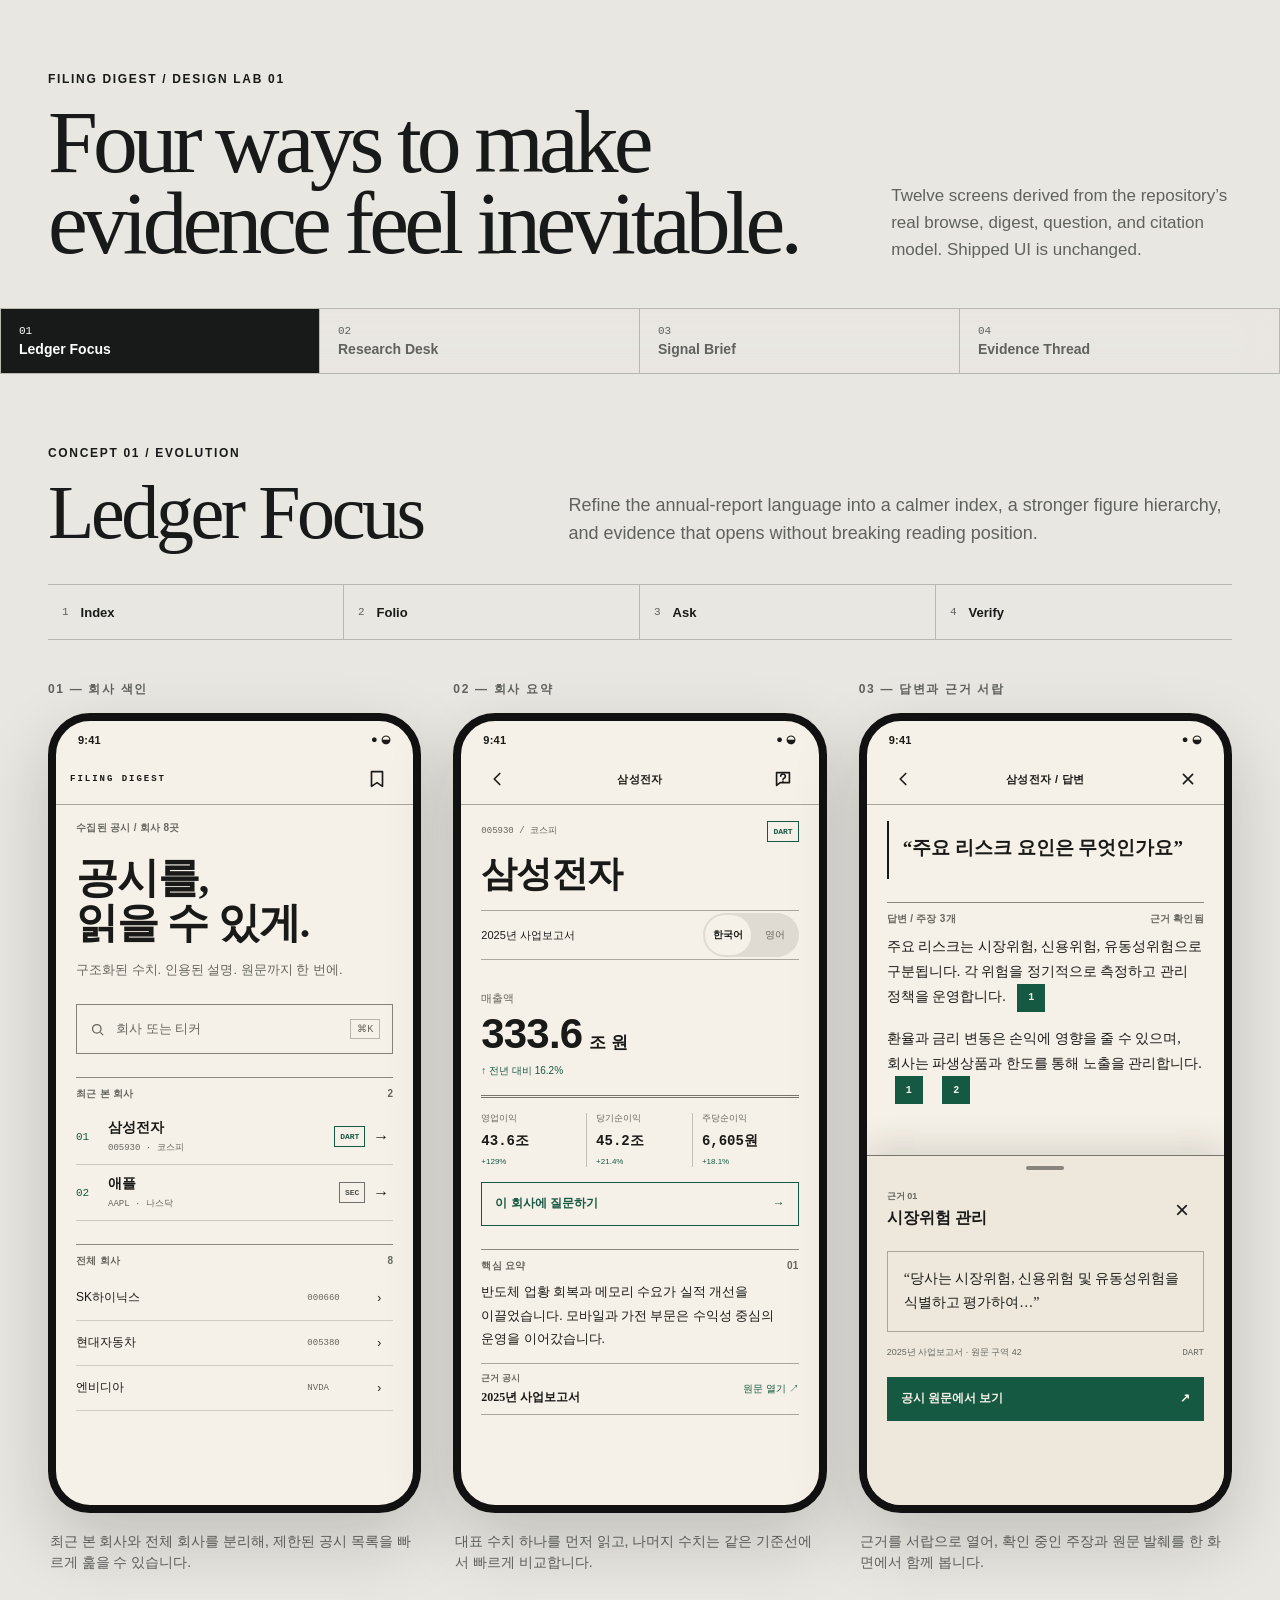
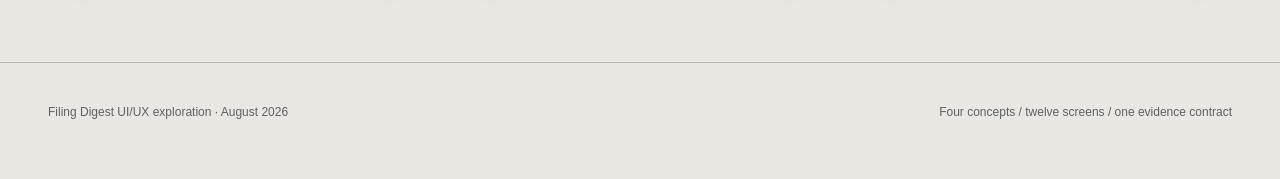
==== commit 507692d6: "chore(release): cut v0.5.1 and close the project for maintenance v0.5.0 is already published on orig" ====
--- a/docs/design/explorations/index.html
+++ b/docs/design/explorations/index.html
@@ -14,7 +14,7 @@
       <p class="eyebrow">Filing Digest / Design Lab 01</p>
       <h1>Four ways to make<br>evidence feel inevitable.</h1>
     </div>
-    <p class="lab-intro">Twelve screens derived from the repository’s real browse, digest, question, and citation model. Production UI is unchanged.</p>
+    <p class="lab-intro">Twelve screens derived from the repository’s real browse, digest, question, and citation model. Shipped UI is unchanged.</p>
   </header>
 
   <nav class="concept-tabs" aria-label="Design concepts">
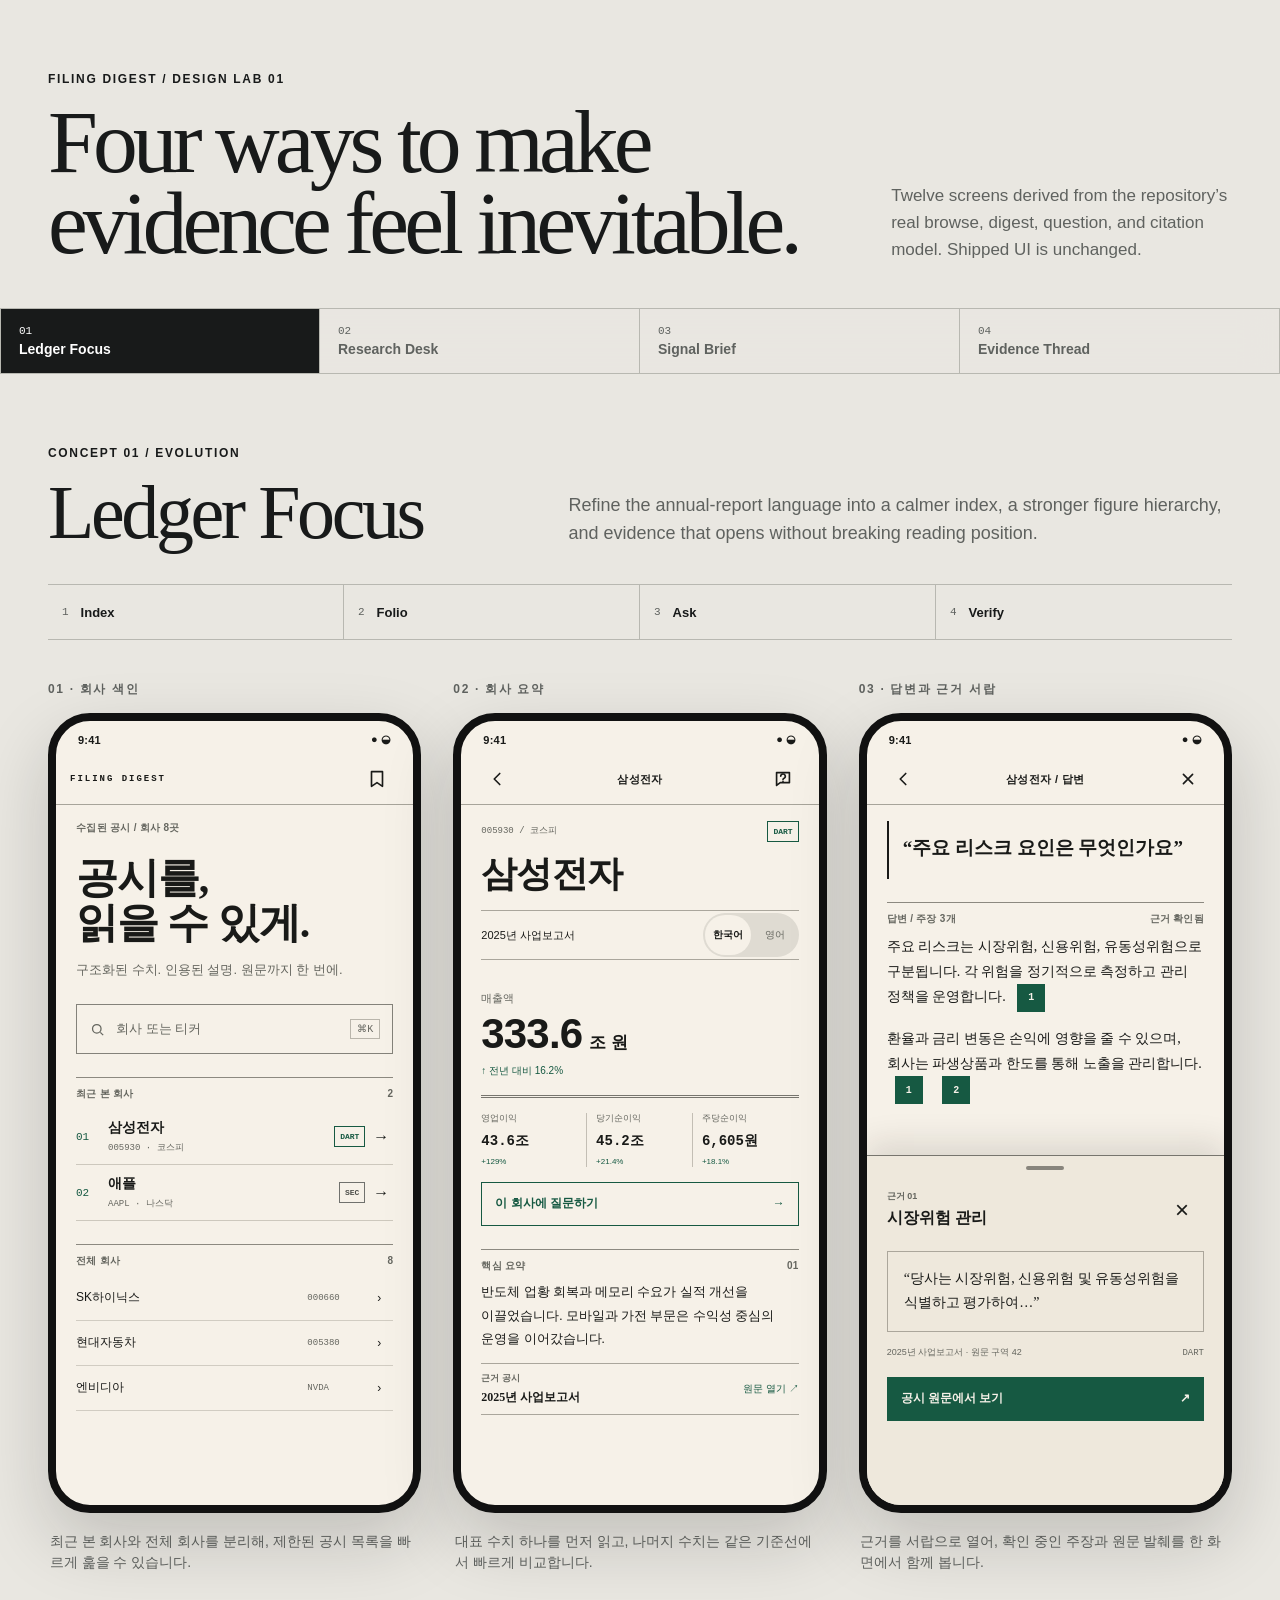
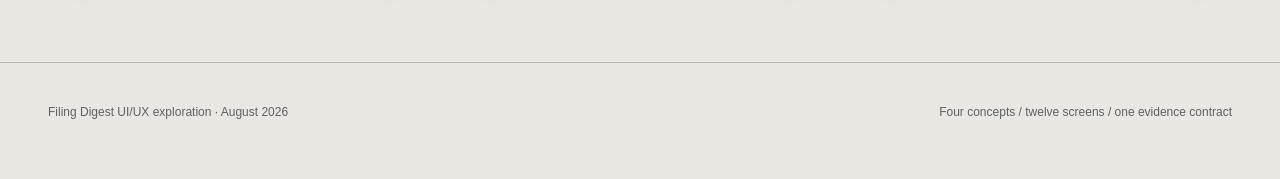
==== commit 557da1da: "docs: replace em dashes in project documentation" ====
--- a/docs/design/explorations/index.html
+++ b/docs/design/explorations/index.html
@@ -4,7 +4,7 @@
   <meta charset="utf-8">
   <meta name="viewport" content="width=device-width, initial-scale=1">
   <meta name="description" content="Four UI and UX directions for the Filing Digest iOS app">
-  <title>Filing Digest — UI/UX Design Lab</title>
+  <title>Filing Digest · UI/UX Design Lab</title>
   <link rel="stylesheet" href="styles.css">
 </head>
 <body>
@@ -48,7 +48,7 @@
       </ol>
       <div class="screen-grid">
         <article class="screen-card">
-          <p class="screen-label">01 — 회사 색인</p>
+          <p class="screen-label">01 · 회사 색인</p>
           <div class="phone ledger-phone">
             <div class="status"><span>9:41</span><span>● ◒</span></div>
             <div class="appbar"><span class="mini-wordmark">FILING DIGEST</span><button class="icon-button" aria-label="저장한 회사 열기"><svg viewBox="0 0 24 24" aria-hidden="true"><path d="M6 4h12v16l-6-4-6 4z"/></svg></button></div>
@@ -74,7 +74,7 @@
         </article>
 
         <article class="screen-card">
-          <p class="screen-label">02 — 회사 요약</p>
+          <p class="screen-label">02 · 회사 요약</p>
           <div class="phone ledger-phone">
             <div class="status"><span>9:41</span><span>● ◒</span></div>
             <div class="appbar"><button class="icon-button" aria-label="뒤로 가기"><svg viewBox="0 0 24 24" aria-hidden="true"><path d="m15 18-6-6 6-6"/></svg></button><span class="mini-wordmark localized">삼성전자</span><button class="icon-button" aria-label="이 회사에 질문하기"><svg viewBox="0 0 24 24" aria-hidden="true"><path d="M5 5h14v11H9l-4 3z"/><path d="M9.5 9a2.5 2.5 0 1 1 3.3 2.4c-.8.3-.8 1.1-.8 1.1M12 14.5v.2"/></svg></button></div>
@@ -100,7 +100,7 @@
         </article>
 
         <article class="screen-card">
-          <p class="screen-label">03 — 답변과 근거 서랍</p>
+          <p class="screen-label">03 · 답변과 근거 서랍</p>
           <div class="phone ledger-phone">
             <div class="status"><span>9:41</span><span>● ◒</span></div>
             <div class="appbar"><button class="icon-button" aria-label="뒤로 가기"><svg viewBox="0 0 24 24" aria-hidden="true"><path d="m15 18-6-6 6-6"/></svg></button><span class="mini-wordmark localized">삼성전자 / 답변</span><button class="icon-button" aria-label="답변 닫기"><svg viewBox="0 0 24 24" aria-hidden="true"><path d="m7 7 10 10M17 7 7 17"/></svg></button></div>
@@ -131,7 +131,7 @@
       <ol class="flow-rail" aria-label="Research Desk flow"><li><span>1</span> Command</li><li><span>2</span> Workspace</li><li><span>3</span> Select</li><li><span>4</span> Inspect</li></ol>
       <div class="screen-grid">
         <article class="screen-card">
-          <p class="screen-label">01 — Command home</p>
+          <p class="screen-label">01 · Command home</p>
           <div class="phone desk-phone">
             <div class="status"><span>9:41</span><span>● ◒</span></div>
             <div class="desk-top"><span class="desk-mark">FD<span>]</span></span><button class="icon-button" aria-label="Open settings"><svg viewBox="0 0 24 24" aria-hidden="true"><circle cx="12" cy="12" r="3"/><path d="M12 3v3m0 12v3M3 12h3m12 0h3M5.6 5.6l2.1 2.1m8.6 8.6 2.1 2.1m0-12.8-2.1 2.1M7.7 16.3l-2.1 2.1"/></svg></button></div>
@@ -152,7 +152,7 @@
         </article>
 
         <article class="screen-card">
-          <p class="screen-label">02 — Dense brief workspace</p>
+          <p class="screen-label">02 · Dense brief workspace</p>
           <div class="phone desk-phone">
             <div class="status"><span>9:41</span><span>● ◒</span></div>
             <div class="desk-top"><button class="icon-button" aria-label="Back"><svg viewBox="0 0 24 24" aria-hidden="true"><path d="m15 18-6-6 6-6"/></svg></button><span class="desk-title">SAMSUNG ELECTRONICS</span><button class="icon-button" aria-label="More options"><svg viewBox="0 0 24 24" aria-hidden="true"><circle cx="5" cy="12" r="1"/><circle cx="12" cy="12" r="1"/><circle cx="19" cy="12" r="1"/></svg></button></div>
@@ -172,7 +172,7 @@
         </article>
 
         <article class="screen-card">
-          <p class="screen-label">03 — Answer + inspector</p>
+          <p class="screen-label">03 · Answer + inspector</p>
           <div class="phone desk-phone">
             <div class="status"><span>9:41</span><span>● ◒</span></div>
             <div class="desk-top"><button class="icon-button" aria-label="Back"><svg viewBox="0 0 24 24" aria-hidden="true"><path d="m15 18-6-6 6-6"/></svg></button><span class="desk-title">ANSWER / 003</span><button class="icon-button" aria-label="Export answer"><svg viewBox="0 0 24 24" aria-hidden="true"><path d="M12 16V4m0 0L8 8m4-4 4 4M5 13v7h14v-7"/></svg></button></div>
@@ -202,7 +202,7 @@
       <ol class="flow-rail" aria-label="Signal Brief flow"><li><span>1</span> Latest</li><li><span>2</span> Brief</li><li><span>3</span> Explain</li><li><span>4</span> Source</li></ol>
       <div class="screen-grid">
         <article class="screen-card">
-          <p class="screen-label">01 — Latest briefing feed</p>
+          <p class="screen-label">01 · Latest briefing feed</p>
           <div class="phone signal-phone">
             <div class="status"><span>9:41</span><span>● ◒</span></div>
             <div class="signal-appbar"><span class="signal-logo">Filing<span>Digest</span></span><button class="avatar" aria-label="Open profile">MJ</button></div>
@@ -225,7 +225,7 @@
         </article>
 
         <article class="screen-card">
-          <p class="screen-label">02 — Narrative briefing</p>
+          <p class="screen-label">02 · Narrative briefing</p>
           <div class="phone signal-phone">
             <div class="status"><span>9:41</span><span>● ◒</span></div>
             <div class="signal-appbar"><button class="icon-button" aria-label="Back"><svg viewBox="0 0 24 24" aria-hidden="true"><path d="m15 18-6-6 6-6"/></svg></button><span class="signal-title">삼성전자</span><button class="icon-button" aria-label="Save briefing"><svg viewBox="0 0 24 24" aria-hidden="true"><path d="M6 4h12v16l-6-4-6 4z"/></svg></button></div>
@@ -242,7 +242,7 @@
         </article>
 
         <article class="screen-card">
-          <p class="screen-label">03 — Contextual explanation</p>
+          <p class="screen-label">03 · Contextual explanation</p>
           <div class="phone signal-phone">
             <div class="status"><span>9:41</span><span>● ◒</span></div>
             <div class="signal-appbar"><button class="icon-button" aria-label="Back"><svg viewBox="0 0 24 24" aria-hidden="true"><path d="m15 18-6-6 6-6"/></svg></button><span class="signal-title">영업이익 · 설명</span><button class="icon-button" aria-label="More options"><svg viewBox="0 0 24 24" aria-hidden="true"><circle cx="5" cy="12" r="1"/><circle cx="12" cy="12" r="1"/><circle cx="19" cy="12" r="1"/></svg></button></div>
@@ -269,7 +269,7 @@
       <ol class="flow-rail" aria-label="Evidence Thread flow"><li><span>1</span> Compose</li><li><span>2</span> Claims</li><li><span>3</span> Map</li><li><span>4</span> Filing</li></ol>
       <div class="screen-grid">
         <article class="screen-card">
-          <p class="screen-label">01 — Question composer</p>
+          <p class="screen-label">01 · Question composer</p>
           <div class="phone thread-phone">
             <div class="status"><span>9:41</span><span>● ◒</span></div>
             <div class="thread-appbar"><span class="bracket-mark">[<b>FD</b>]</span><button class="icon-button" aria-label="Open company index"><svg viewBox="0 0 24 24" aria-hidden="true"><path d="M4 6h16M4 12h16M4 18h16"/></svg></button></div>
@@ -289,7 +289,7 @@
         </article>
 
         <article class="screen-card">
-          <p class="screen-label">02 — Claim-by-claim answer</p>
+          <p class="screen-label">02 · Claim-by-claim answer</p>
           <div class="phone thread-phone">
             <div class="status"><span>9:41</span><span>● ◒</span></div>
             <div class="thread-appbar"><button class="icon-button" aria-label="Back"><svg viewBox="0 0 24 24" aria-hidden="true"><path d="m15 18-6-6 6-6"/></svg></button><span class="thread-title">삼성전자 / ANSWER</span><button class="icon-button" aria-label="Show source map"><svg viewBox="0 0 24 24" aria-hidden="true"><circle cx="6" cy="6" r="2"/><circle cx="18" cy="12" r="2"/><circle cx="7" cy="19" r="2"/><path d="m8 7 8 4m0 2-7 5"/></svg></button></div>
@@ -306,7 +306,7 @@
         </article>
 
         <article class="screen-card">
-          <p class="screen-label">03 — Evidence source map</p>
+          <p class="screen-label">03 · Evidence source map</p>
           <div class="phone thread-phone">
             <div class="status"><span>9:41</span><span>● ◒</span></div>
             <div class="thread-appbar"><button class="icon-button" aria-label="Close"><svg viewBox="0 0 24 24" aria-hidden="true"><path d="m7 7 10 10M17 7 7 17"/></svg></button><span class="thread-title">EVIDENCE MAP</span><button class="icon-button" aria-label="Help"><svg viewBox="0 0 24 24" aria-hidden="true"><circle cx="12" cy="12" r="9"/><path d="M9.8 9a2.3 2.3 0 1 1 3 2.2c-.8.3-.8 1.3-.8 1.3M12 16h.01"/></svg></button></div>
--- a/docs/design/explorations/styles.css
+++ b/docs/design/explorations/styles.css
@@ -230,7 +230,7 @@
 .phone h3, .phone h4, .phone p { margin-top: 0; }
 .phone button { border: 0; background: transparent; }
 
-/* Concept A — Ledger Focus */
+/* Concept A · Ledger Focus */
 .ledger-phone { --paper: #f6f1e8; --ink: #191a18; --muted: #65665f; --green: #165942; background: var(--paper); color: var(--ink); }
 .ledger-phone .appbar { border-bottom: 1px solid #a7a49a; }
 .mini-wordmark { font: 650 9px/1 ui-monospace, monospace; letter-spacing: .22em; }
@@ -298,7 +298,7 @@
 .source-meta span:last-child { flex: 0 0 auto; font-family: ui-monospace, monospace; }
 .primary-fill { display: flex; justify-content: space-between; align-items: center; gap: 12px; width: 100%; margin-top: 18px; padding: 0 14px; background: var(--green) !important; color: var(--paper) !important; font-size: 12px; font-weight: 700; line-height: 1.3; }
 
-/* Concept B — Research Desk */
+/* Concept B · Research Desk */
 .desk-phone { --bg: #071019; --panel: #0d1924; --panel2: #122231; --line: #2c4050; --ink: #eef5f7; --muted: #8fa2af; --cyan: #49d4c6; background: var(--bg); color: var(--ink); font-family: "SFMono-Regular", ui-monospace, monospace; border-color: #18232c; }
 .desk-phone .status, .desk-top { background: #09131c; }
 .desk-top { border-bottom: 1px solid var(--line); }
@@ -378,7 +378,7 @@
 .desk-composer span { flex: 1; padding: 12px; border: 1px solid var(--line); }
 .desk-composer button { width: 44px; background: var(--cyan); color: #061211; font-size: 18px; }
 
-/* Concept C — Signal Brief */
+/* Concept C · Signal Brief */
 .signal-phone { --bg: #f2f4ed; --surface: #fffdf8; --ink: #15342b; --muted: #596a63; --orange: #a94515; --mint: #dcecdf; background: var(--bg); color: var(--ink); border-color: #17352d; }
 .signal-appbar { padding: 0 18px; }
 .signal-logo { font: 700 18px/1 Georgia, serif; }
@@ -461,7 +461,7 @@
 .signal-composer span { flex: 1; }
 .signal-composer button { width: 44px; border-radius: 13px; background: var(--ink); color: white; font-size: 18px; }
 
-/* Concept D — Evidence Thread */
+/* Concept D · Evidence Thread */
 .thread-phone { --bg: #f3f5fa; --surface: #fff; --ink: #14284a; --muted: #59677e; --gold: #85540c; --blue: #dfe8fb; background: var(--bg); color: var(--ink); border-color: #182a49; }
 .thread-appbar { border-bottom: 1px solid #c9d1df; }
 .bracket-mark { color: var(--gold); font: 600 17px Georgia, serif; }
